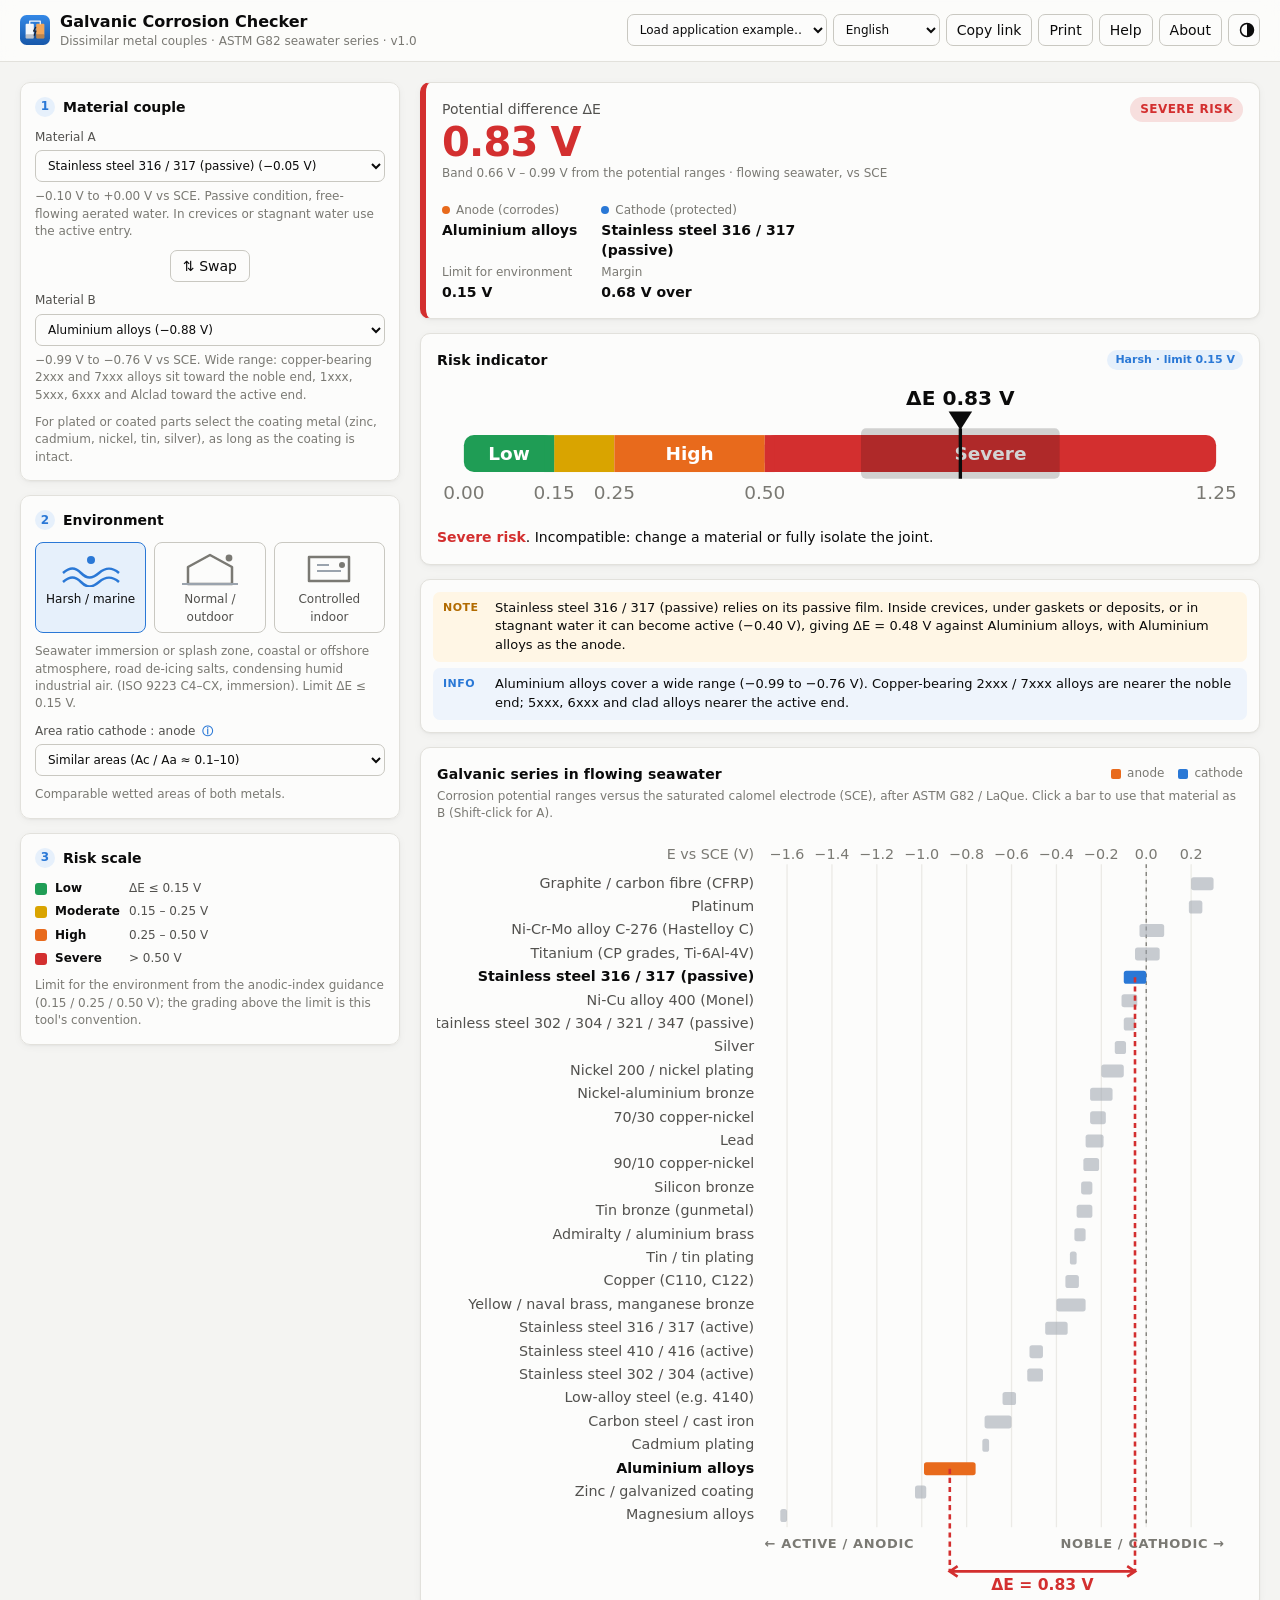
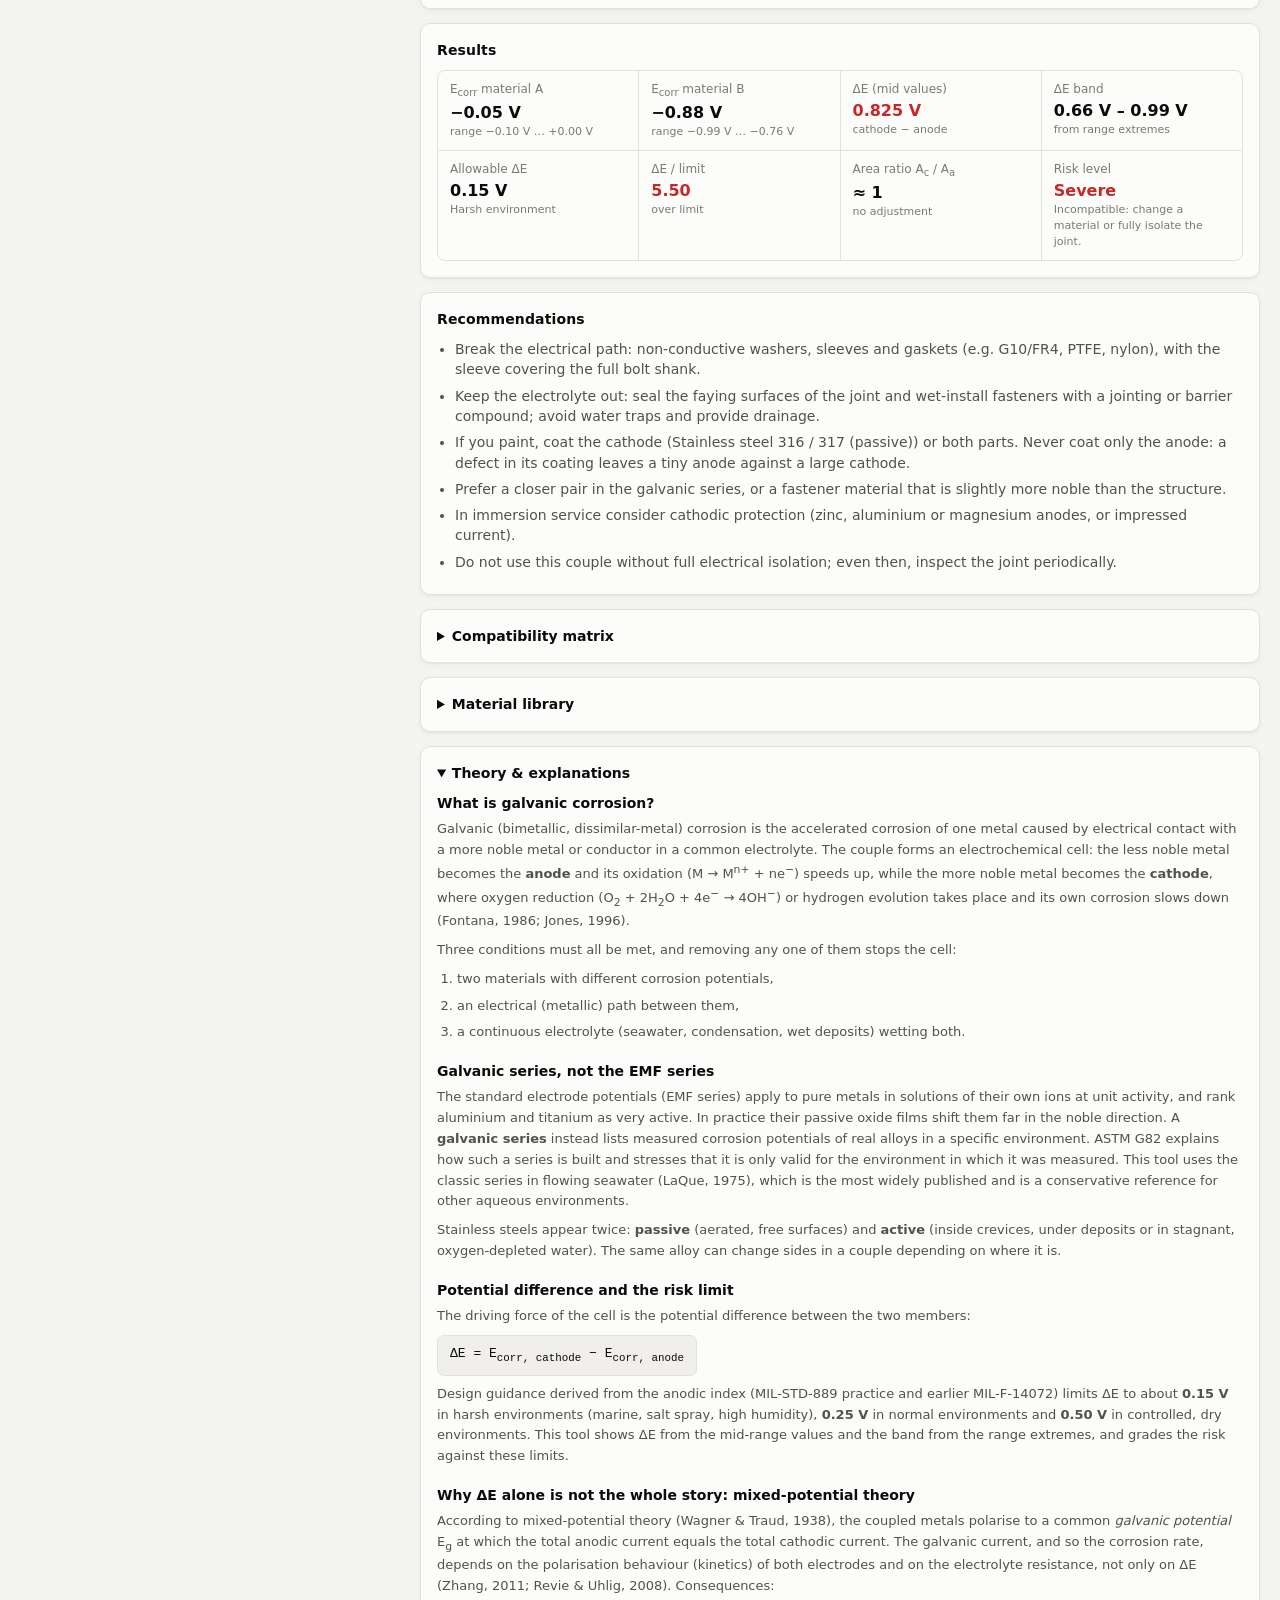
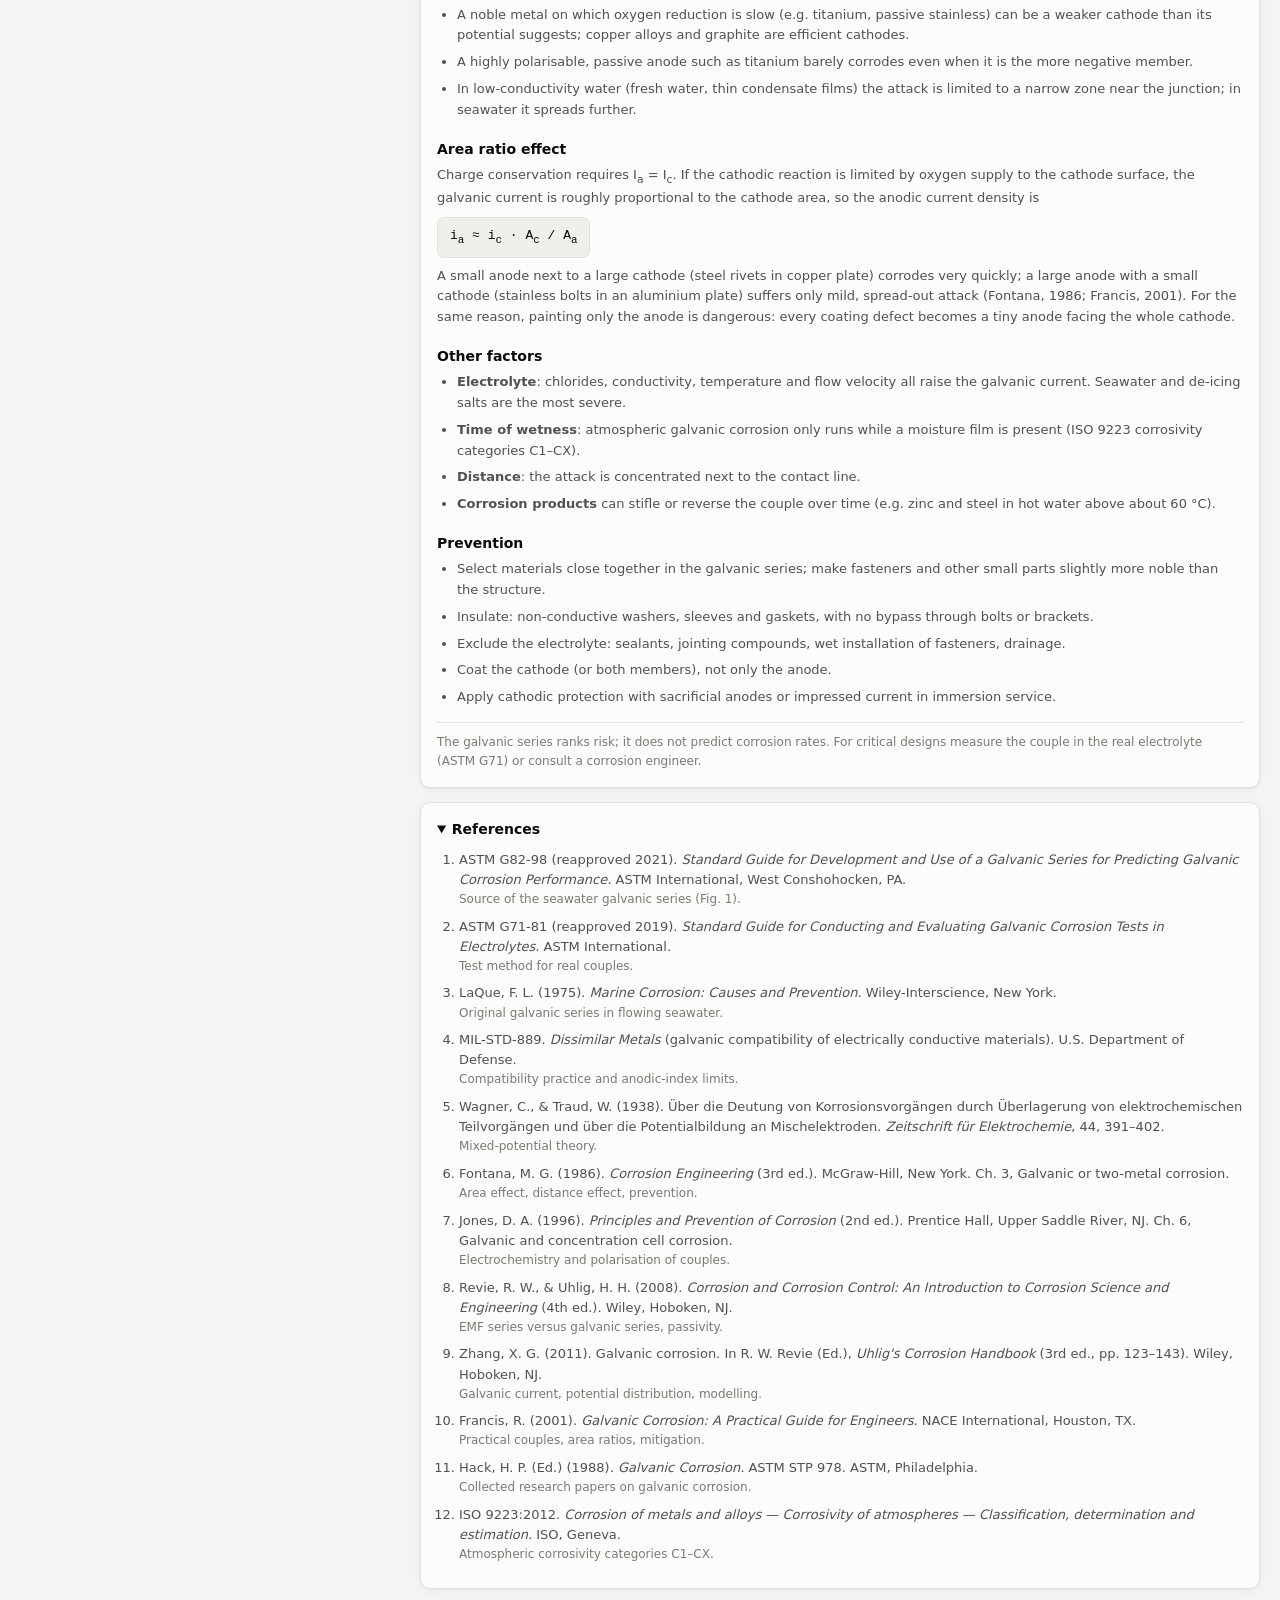
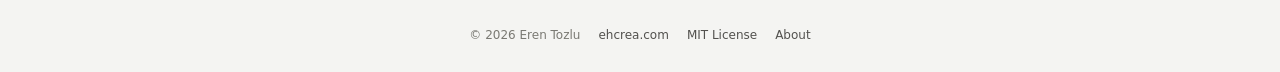
==== index.html @ 76d878e6 "Add galvanic corrosion risk checker Pick two materials and the environment to see the potential diff" ====
<!doctype html>
<html lang="en" data-page="en">
<head>
  <meta charset="utf-8">
  <meta name="viewport" content="width=device-width, initial-scale=1">
  <!-- seo: generated by tools/build-pages.js -->
  <title>Galvanic Corrosion Checker: dissimilar metal compatibility and potential difference</title>
  <meta name="description" content="Free online galvanic corrosion risk checker: pick two materials, see the potential difference in the seawater galvanic series (ASTM G82), which metal corrodes, and a colour-coded risk for marine, outdoor or indoor environments, with the area-ratio effect, mitigation advice and academic references.">
  <link rel="canonical" href="https://ehcrea.github.io/galvanic-corrosion-checker/">
  <link rel="alternate" hreflang="en" href="https://ehcrea.github.io/galvanic-corrosion-checker/">
  <link rel="alternate" hreflang="de" href="https://ehcrea.github.io/galvanic-corrosion-checker/de/">
  <link rel="alternate" hreflang="nl" href="https://ehcrea.github.io/galvanic-corrosion-checker/nl/">
  <link rel="alternate" hreflang="tr" href="https://ehcrea.github.io/galvanic-corrosion-checker/tr/">
  <link rel="alternate" hreflang="es" href="https://ehcrea.github.io/galvanic-corrosion-checker/es/">
  <link rel="alternate" hreflang="x-default" href="https://ehcrea.github.io/galvanic-corrosion-checker/">
  <meta property="og:type" content="website">
  <meta property="og:site_name" content="ehcrea">
  <meta property="og:title" content="Galvanic Corrosion Checker: dissimilar metal compatibility and potential difference">
  <meta property="og:description" content="Free online galvanic corrosion risk checker: pick two materials, see the potential difference in the seawater galvanic series (ASTM G82), which metal corrodes, and a colour-coded risk for marine, outdoor or indoor environments, with the area-ratio effect, mitigation advice and academic references.">
  <meta property="og:url" content="https://ehcrea.github.io/galvanic-corrosion-checker/">
  <meta property="og:image" content="https://ehcrea.github.io/galvanic-corrosion-checker/icons/og-image.png">
  <meta property="og:image:width" content="1200">
  <meta property="og:image:height" content="630">
  <meta property="og:image:alt" content="Galvanic Corrosion Checker: dissimilar metal compatibility and potential difference">
  <meta property="og:locale" content="en_US">
  <meta property="og:locale:alternate" content="de_DE">
  <meta property="og:locale:alternate" content="nl_NL">
  <meta property="og:locale:alternate" content="tr_TR">
  <meta property="og:locale:alternate" content="es_ES">
  <meta name="twitter:card" content="summary_large_image">
  <meta name="twitter:title" content="Galvanic Corrosion Checker: dissimilar metal compatibility and potential difference">
  <meta name="twitter:description" content="Free online galvanic corrosion risk checker: pick two materials, see the potential difference in the seawater galvanic series (ASTM G82), which metal corrodes, and a colour-coded risk for marine, outdoor or indoor environments, with the area-ratio effect, mitigation advice and academic references.">
  <meta name="twitter:image" content="https://ehcrea.github.io/galvanic-corrosion-checker/icons/og-image.png">
  <script type="application/ld+json">{"@context":"https://schema.org","@type":"WebApplication","name":"Galvanic Corrosion Checker","alternateName":"Galvanic Corrosion Checker: dissimilar metal compatibility and potential difference","url":"https://ehcrea.github.io/galvanic-corrosion-checker/","description":"Free online galvanic corrosion risk checker: pick two materials, see the potential difference in the seawater galvanic series (ASTM G82), which metal corrodes, and a colour-coded risk for marine, outdoor or indoor environments, with the area-ratio effect, mitigation advice and academic references.","applicationCategory":"EngineeringApplication","operatingSystem":"Any (web browser)","browserRequirements":"Requires JavaScript","inLanguage":["en","de","nl","tr","es"],"isAccessibleForFree":true,"offers":{"@type":"Offer","price":"0","priceCurrency":"EUR"},"license":"https://opensource.org/licenses/MIT","image":"https://ehcrea.github.io/galvanic-corrosion-checker/icons/og-image.png","author":{"@type":"Person","name":"Eren Tozlu","url":"https://erentozlu.com"},"publisher":{"@type":"Organization","name":"ehcrea","url":"https://ehcrea.com"},"codeRepository":"https://github.com/ehcrea/galvanic-corrosion-checker","featureList":["Potential difference of any two materials in the ASTM G82 seawater galvanic series","Anode / cathode identification and colour-coded galvanic corrosion risk","Harsh, normal and controlled environments with MIL-STD-889 anodic-index limits","Cathode-to-anode area ratio effect","Compatibility matrix and mitigation advice","Theory and academic references","English, German, Dutch, Turkish and Spanish"]}</script>
  <!-- /seo -->
  <link rel="icon" href="icons/favicon.svg" type="image/svg+xml">
  <link rel="icon" href="icons/favicon-32.png" sizes="32x32" type="image/png">
  <link rel="icon" href="icons/favicon-16.png" sizes="16x16" type="image/png">
  <link rel="apple-touch-icon" href="icons/apple-touch-icon.png" sizes="180x180">
  <link rel="manifest" href="manifest.webmanifest">
  <meta name="apple-mobile-web-app-capable" content="yes">
  <meta name="mobile-web-app-capable" content="yes">
  <meta name="apple-mobile-web-app-title" content="Galvanic">
  <meta name="theme-color" content="#f4f4f2" media="(prefers-color-scheme: light)">
  <meta name="theme-color" content="#111110" media="(prefers-color-scheme: dark)">
  <link rel="stylesheet" href="css/style.css?v=2">
  <script>
    // Apply the saved theme before first paint to avoid a flash.
    try { const t = localStorage.getItem('galv.theme'); if (t === 'light' || t === 'dark') document.documentElement.setAttribute('data-theme', t); } catch (e) { /* storage unavailable */ }
  </script>
</head>
<body>
  <header class="topbar">
    <div class="brand">
      <img class="logo" src="icons/favicon.svg" alt="" width="30" height="30">
      <div>
        <h1>Galvanic Corrosion Checker</h1>
        <p class="subtitle">Dissimilar metal couples · ASTM G82 seawater series · v1.0</p>
      </div>
    </div>
    <div class="toolbar">
      <label class="preset">
        <span class="sr-only">Application example</span>
        <select id="preset" aria-label="Application example">
          <option value="">Load application example…</option>
        </select>
      </label>
      <label class="lang">
        <span class="sr-only">Language</span>
        <select id="lang" aria-label="Language"></select>
      </label>
      <button type="button" class="btn" id="share" title="Copy a link containing this couple">Copy link</button>
      <button type="button" class="btn" id="print" title="Print this page">Print</button>
      <button type="button" class="btn" id="help-open" title="How to use this checker">Help</button>
      <button type="button" class="btn" id="about-open" title="About this checker">About</button>
      <button type="button" class="btn btn-icon" id="theme" title="Toggle light/dark theme" aria-label="Toggle theme">
        <svg width="16" height="16" viewBox="0 0 16 16" aria-hidden="true"><circle cx="8" cy="8" r="6.5" fill="none" stroke="currentColor" stroke-width="1.5"></circle><path d="M8 1.5a6.5 6.5 0 0 1 0 13z" fill="currentColor"></path></svg>
      </button>
    </div>
  </header>

  <main class="layout">
    <!-- ================= INPUTS ================= -->
    <form class="inputs" id="form" autocomplete="off" novalidate>
      <fieldset>
        <legend><span class="step">1</span>Material couple</legend>
        <label>Material A
          <select id="mat-a"></select>
        </label>
        <p class="hint mat-hint" id="hint-a"></p>
        <button type="button" class="btn swap" id="swap" title="Swap material A and B">⇅ Swap</button>
        <label>Material B
          <select id="mat-b"></select>
        </label>
        <p class="hint mat-hint" id="hint-b"></p>
        <p class="hint">For plated or coated parts select the coating metal (zinc, cadmium, nickel, tin, silver), as long as the coating is intact.</p>
      </fieldset>

      <fieldset>
        <legend><span class="step">2</span>Environment</legend>
        <div class="layout-picker" role="radiogroup" aria-label="Environment" id="env-picker">
          <button type="button" role="radio" data-env="harsh" aria-checked="true">
            <svg viewBox="0 0 60 36" aria-hidden="true"><path d="M2 22C9 16 14 16 20 22S31 28 38 22 51 16 58 22"/><path d="M2 31C9 25 14 25 20 31S31 37 38 31 51 25 58 31"/><circle class="ring" cx="30" cy="9" r="4"/></svg>
            <span>Harsh / marine</span>
          </button>
          <button type="button" role="radio" data-env="normal" aria-checked="false">
            <svg viewBox="0 0 60 36" aria-hidden="true"><path d="M8 33V16L30 4 52 16V33Z"/><path class="metal" d="M2 33H58"/><circle class="ring" cx="49" cy="7" r="3.4"/></svg>
            <span>Normal / outdoor</span>
          </button>
          <button type="button" role="radio" data-env="controlled" aria-checked="false">
            <svg viewBox="0 0 60 36" aria-hidden="true"><path d="M10 6H50V30H10Z"/><path class="metal" d="M18 14H30M18 20H42"/><circle class="ring" cx="43" cy="14" r="3"/></svg>
            <span>Controlled indoor</span>
          </button>
        </div>
        <p class="hint" id="env-hint"></p>
        <label><span class="lt">Area ratio cathode : anode <span class="tip" tabindex="0" title="Ratio of the wetted area of the more noble metal (cathode) to that of the less noble metal (anode). A small anode next to a large cathode corrodes much faster.">ⓘ</span></span>
          <select id="area"></select>
        </label>
        <p class="hint" id="area-hint"></p>
      </fieldset>

      <fieldset class="legend-box">
        <legend><span class="step">3</span>Risk scale</legend>
        <ul class="risk-legend" id="risk-legend"></ul>
        <p class="hint">Limit for the environment from the anodic-index guidance (0.15 / 0.25 / 0.50 V); the grading above the limit is this tool's convention.</p>
      </fieldset>
    </form>

    <!-- ================= RESULTS ================= -->
    <section class="results" aria-live="polite">
      <div class="card hero" id="hero">
        <div class="hero-main">
          <div class="hero-label">Potential difference ΔE</div>
          <div class="hero-value" id="hero-value">—</div>
          <div class="hero-sub" id="hero-sub"></div>
        </div>
        <dl class="hero-side" id="hero-side"></dl>
        <div class="status-chip" id="status-chip"></div>
      </div>

      <div class="card">
        <div class="card-head"><h2>Risk indicator</h2><span class="badge" id="env-badge"></span></div>
        <div id="meter"></div>
        <p class="risk-text" id="risk-text"></p>
      </div>

      <div class="card issues" id="issues" hidden></div>

      <div class="card">
        <div class="card-head">
          <h2>Galvanic series in flowing seawater</h2>
          <span class="legend-key"><i class="k-a"></i>anode <i class="k-c"></i>cathode</span>
        </div>
        <p class="card-note">Corrosion potential ranges versus the saturated calomel electrode (SCE), after ASTM G82 / LaQue. Click a bar to use that material as B (Shift-click for A).</p>
        <div class="series" id="series"></div>
      </div>

      <div class="card">
        <h2>Results</h2>
        <div class="metrics" id="metrics"></div>
      </div>

      <div class="card" id="advice-card">
        <h2>Recommendations</h2>
        <ul class="advice" id="advice"></ul>
      </div>

      <details class="card lib" id="lib-matrix">
        <summary>Compatibility matrix</summary>
        <p class="card-note" id="matrix-note"></p>
        <div class="table-wrap" id="matrix"></div>
      </details>

      <details class="card lib" id="lib-mat">
        <summary>Material library</summary>
        <p class="card-note">Ranges read from the ASTM G82 galvanic series chart (flowing seawater, 2.4–4.0 m/s, 10–27 °C). Click a row to use it as material B.</p>
        <div class="table-wrap lib-scroll" id="mat-table"></div>
      </details>

      <details class="card notes" id="theory" open>
        <summary>Theory &amp; explanations</summary>
        <div class="notes-body theory" data-i18n-html="theory"><!--i18n:theory--><h3>What is galvanic corrosion?</h3>
<p>Galvanic (bimetallic, dissimilar-metal) corrosion is the accelerated corrosion of one metal caused by electrical contact with a more noble metal or conductor in a common electrolyte. The couple forms an electrochemical cell: the less noble metal becomes the <b>anode</b> and its oxidation (M → M<sup>n+</sup> + ne<sup>−</sup>) speeds up, while the more noble metal becomes the <b>cathode</b>, where oxygen reduction (O<sub>2</sub> + 2H<sub>2</sub>O + 4e<sup>−</sup> → 4OH<sup>−</sup>) or hydrogen evolution takes place and its own corrosion slows down (Fontana, 1986; Jones, 1996).</p>
<p>Three conditions must all be met, and removing any one of them stops the cell:</p>
<ol>
<li>two materials with different corrosion potentials,</li>
<li>an electrical (metallic) path between them,</li>
<li>a continuous electrolyte (seawater, condensation, wet deposits) wetting both.</li>
</ol>
<h3>Galvanic series, not the EMF series</h3>
<p>The standard electrode potentials (EMF series) apply to pure metals in solutions of their own ions at unit activity, and rank aluminium and titanium as very active. In practice their passive oxide films shift them far in the noble direction. A <b>galvanic series</b> instead lists measured corrosion potentials of real alloys in a specific environment. ASTM G82 explains how such a series is built and stresses that it is only valid for the environment in which it was measured. This tool uses the classic series in flowing seawater (LaQue, 1975), which is the most widely published and is a conservative reference for other aqueous environments.</p>
<p>Stainless steels appear twice: <b>passive</b> (aerated, free surfaces) and <b>active</b> (inside crevices, under deposits or in stagnant, oxygen-depleted water). The same alloy can change sides in a couple depending on where it is.</p>
<h3>Potential difference and the risk limit</h3>
<p>The driving force of the cell is the potential difference between the two members:</p>
<p class="formula">ΔE = E<sub>corr, cathode</sub> − E<sub>corr, anode</sub></p>
<p>Design guidance derived from the anodic index (MIL-STD-889 practice and earlier MIL-F-14072) limits ΔE to about <b>0.15 V</b> in harsh environments (marine, salt spray, high humidity), <b>0.25 V</b> in normal environments and <b>0.50 V</b> in controlled, dry environments. This tool shows ΔE from the mid-range values and the band from the range extremes, and grades the risk against these limits.</p>
<h3>Why ΔE alone is not the whole story: mixed-potential theory</h3>
<p>According to mixed-potential theory (Wagner &amp; Traud, 1938), the coupled metals polarise to a common <i>galvanic potential</i> E<sub>g</sub> at which the total anodic current equals the total cathodic current. The galvanic current, and so the corrosion rate, depends on the polarisation behaviour (kinetics) of both electrodes and on the electrolyte resistance, not only on ΔE (Zhang, 2011; Revie &amp; Uhlig, 2008). Consequences:</p>
<ul>
<li>A noble metal on which oxygen reduction is slow (e.g. titanium, passive stainless) can be a weaker cathode than its potential suggests; copper alloys and graphite are efficient cathodes.</li>
<li>A highly polarisable, passive anode such as titanium barely corrodes even when it is the more negative member.</li>
<li>In low-conductivity water (fresh water, thin condensate films) the attack is limited to a narrow zone near the junction; in seawater it spreads further.</li>
</ul>
<h3>Area ratio effect</h3>
<p>Charge conservation requires I<sub>a</sub> = I<sub>c</sub>. If the cathodic reaction is limited by oxygen supply to the cathode surface, the galvanic current is roughly proportional to the cathode area, so the anodic current density is</p>
<p class="formula">i<sub>a</sub> ≈ i<sub>c</sub> · A<sub>c</sub> / A<sub>a</sub></p>
<p>A small anode next to a large cathode (steel rivets in copper plate) corrodes very quickly; a large anode with a small cathode (stainless bolts in an aluminium plate) suffers only mild, spread-out attack (Fontana, 1986; Francis, 2001). For the same reason, painting only the anode is dangerous: every coating defect becomes a tiny anode facing the whole cathode.</p>
<h3>Other factors</h3>
<ul>
<li><b>Electrolyte</b>: chlorides, conductivity, temperature and flow velocity all raise the galvanic current. Seawater and de-icing salts are the most severe.</li>
<li><b>Time of wetness</b>: atmospheric galvanic corrosion only runs while a moisture film is present (ISO 9223 corrosivity categories C1–CX).</li>
<li><b>Distance</b>: the attack is concentrated next to the contact line.</li>
<li><b>Corrosion products</b> can stifle or reverse the couple over time (e.g. zinc and steel in hot water above about 60 °C).</li>
</ul>
<h3>Prevention</h3>
<ul>
<li>Select materials close together in the galvanic series; make fasteners and other small parts slightly more noble than the structure.</li>
<li>Insulate: non-conductive washers, sleeves and gaskets, with no bypass through bolts or brackets.</li>
<li>Exclude the electrolyte: sealants, jointing compounds, wet installation of fasteners, drainage.</li>
<li>Coat the cathode (or both members), not only the anode.</li>
<li>Apply cathodic protection with sacrificial anodes or impressed current in immersion service.</li>
</ul>
<p class="about-meta">The galvanic series ranks risk; it does not predict corrosion rates. For critical designs measure the couple in the real electrolyte (ASTM G71) or consult a corrosion engineer.</p><!--/i18n:theory--></div>
      </details>

      <details class="card notes" id="refs" open>
        <summary>References</summary>
        <div class="notes-body" data-i18n-html="refs"><!--i18n:refs--><ol class="refs">
<li>ASTM G82-98 (reapproved 2021). <i>Standard Guide for Development and Use of a Galvanic Series for Predicting Galvanic Corrosion Performance.</i> ASTM International, West Conshohocken, PA. <span class="ref-use">Source of the seawater galvanic series (Fig. 1).</span></li>
<li>ASTM G71-81 (reapproved 2019). <i>Standard Guide for Conducting and Evaluating Galvanic Corrosion Tests in Electrolytes.</i> ASTM International. <span class="ref-use">Test method for real couples.</span></li>
<li>LaQue, F. L. (1975). <i>Marine Corrosion: Causes and Prevention.</i> Wiley-Interscience, New York. <span class="ref-use">Original galvanic series in flowing seawater.</span></li>
<li>MIL-STD-889. <i>Dissimilar Metals</i> (galvanic compatibility of electrically conductive materials). U.S. Department of Defense. <span class="ref-use">Compatibility practice and anodic-index limits.</span></li>
<li>Wagner, C., &amp; Traud, W. (1938). Über die Deutung von Korrosionsvorgängen durch Überlagerung von elektrochemischen Teilvorgängen und über die Potentialbildung an Mischelektroden. <i>Zeitschrift für Elektrochemie</i>, 44, 391–402. <span class="ref-use">Mixed-potential theory.</span></li>
<li>Fontana, M. G. (1986). <i>Corrosion Engineering</i> (3rd ed.). McGraw-Hill, New York. Ch. 3, Galvanic or two-metal corrosion. <span class="ref-use">Area effect, distance effect, prevention.</span></li>
<li>Jones, D. A. (1996). <i>Principles and Prevention of Corrosion</i> (2nd ed.). Prentice Hall, Upper Saddle River, NJ. Ch. 6, Galvanic and concentration cell corrosion. <span class="ref-use">Electrochemistry and polarisation of couples.</span></li>
<li>Revie, R. W., &amp; Uhlig, H. H. (2008). <i>Corrosion and Corrosion Control: An Introduction to Corrosion Science and Engineering</i> (4th ed.). Wiley, Hoboken, NJ. <span class="ref-use">EMF series versus galvanic series, passivity.</span></li>
<li>Zhang, X. G. (2011). Galvanic corrosion. In R. W. Revie (Ed.), <i>Uhlig's Corrosion Handbook</i> (3rd ed., pp. 123–143). Wiley, Hoboken, NJ. <span class="ref-use">Galvanic current, potential distribution, modelling.</span></li>
<li>Francis, R. (2001). <i>Galvanic Corrosion: A Practical Guide for Engineers.</i> NACE International, Houston, TX. <span class="ref-use">Practical couples, area ratios, mitigation.</span></li>
<li>Hack, H. P. (Ed.) (1988). <i>Galvanic Corrosion.</i> ASTM STP 978. ASTM, Philadelphia. <span class="ref-use">Collected research papers on galvanic corrosion.</span></li>
<li>ISO 9223:2012. <i>Corrosion of metals and alloys — Corrosivity of atmospheres — Classification, determination and estimation.</i> ISO, Geneva. <span class="ref-use">Atmospheric corrosivity categories C1–CX.</span></li>
</ol><!--/i18n:refs--></div>
      </details>
    </section>
  </main>

  <footer class="site-footer">
    <span>© 2026 Eren Tozlu</span>
    <a href="https://ehcrea.com" target="_blank" rel="noopener">ehcrea.com</a>
    <a href="https://github.com/ehcrea/galvanic-corrosion-checker/blob/main/LICENSE" target="_blank" rel="noopener">MIT License</a>
    <a href="#about" id="about-link">About</a>
  </footer>

  <dialog class="about" id="about" aria-labelledby="about-title">
    <form method="dialog"><button class="btn btn-icon about-close" title="Close" aria-label="Close">✕</button></form>
    <div data-i18n-html="about"><!--i18n:about--><div class="about-head"><img src="icons/favicon.svg" alt=""><div><h2 id="about-title">Galvanic Corrosion Checker</h2><p>Version 1.0 · by Eren Tozlu</p></div></div>
<p>A free, browser-based tool to check the galvanic corrosion risk of two materials in contact. Pick the materials and the environment: it shows the potential difference in the seawater galvanic series, which material corrodes, and a colour-coded risk with the effect of the area ratio, plus recommendations. All calculations run in your browser.</p>
<p>Potentials follow the galvanic series of ASTM G82 (after LaQue); the environment limits follow the anodic-index guidance used with MIL-STD-889. The Theory section and the reference list explain the method.</p>
<p>Made by Eren Tozlu. More engineering tools and projects at <a href="https://ehcrea.com" target="_blank" rel="noopener">ehcrea.com</a>.</p>
<p>Open source under the <a href="https://github.com/ehcrea/galvanic-corrosion-checker/blob/main/LICENSE" target="_blank" rel="noopener">MIT License</a>; the source code is on <a href="https://github.com/ehcrea/galvanic-corrosion-checker" target="_blank" rel="noopener">GitHub</a>.</p>
<div class="about-support"><p><strong>Found it useful?</strong> This checker is free for everyone and I keep building new engineering tools in my spare time. If it saved you from a corroded joint or helped you learn, you can support its development on Patreon. Thank you!</p><a class="btn-support" href="https://www.patreon.com/ehcrea" target="_blank" rel="noopener"><span aria-hidden="true">♥</span> Support me on Patreon</a></div>
<p class="about-meta">Results are screening guidance. Confirm critical joints by testing in the real electrolyte or with a corrosion specialist.</p><!--/i18n:about--></div>
  </dialog>

  <dialog class="about help" id="help" aria-labelledby="help-title">
    <form method="dialog"><button class="btn btn-icon about-close" title="Close" aria-label="Close">✕</button></form>
    <div data-i18n-html="help"><!--i18n:help--><h2 id="help-title">How to use the Galvanic Corrosion Checker</h2>
<p>New here? Pick an example from <b>Load application example…</b> in the toolbar, then change one input at a time.</p>
<h3>Three steps</h3>
<ol>
<li><b>Material couple</b>: choose the two materials that touch. For plated parts choose the plating metal. ⇅ swaps them.</li>
<li><b>Environment</b>: <i>Harsh</i> for marine, immersion, salt spray or de-icing salts; <i>Normal</i> for outdoor and unconditioned indoor spaces; <i>Controlled</i> for dry, air-conditioned spaces. Then the <b>area ratio</b> of the cathode (more noble metal) to the anode.</li>
<li><b>Read the result</b>: ΔE, which material corrodes, and the colour of the risk indicator.</li>
</ol>
<h3>Risk levels</h3>
<dl>
<dt class="lvl low">Low</dt><dd>ΔE within the limit for the environment. Compatible.</dd>
<dt class="lvl moderate">Moderate</dt><dd>Up to the next step of the 0.15 / 0.25 / 0.50 / 0.75 / 1.00 V ladder. Seal or isolate the joint.</dd>
<dt class="lvl high">High</dt><dd>Two steps above the limit. Avoid, or isolate and keep water out.</dd>
<dt class="lvl severe">Severe</dt><dd>More than that. Change a material or fully isolate.</dd>
</dl>
<p>The area ratio moves the level one step up (small anode, large cathode) or down (large anode, small cathode). If the more negative member is a very stable passive material (titanium, alloy C-276, platinum, graphite) it does not corrode itself, so the level is Low; it can still attack other metals.</p>
<h3>Tips</h3>
<ul>
<li>Click a bar in the galvanic series chart to pick material B, Shift-click to pick A.</li>
<li>The compatibility matrix shows every pair for the current environment and area ratio; click a cell to load it.</li>
<li><b>Copy link</b> stores the couple and environment in a link.</li>
</ul>
<p class="about-meta">The galvanic series ranks risk but does not give corrosion rates. Confirm critical joints by testing.</p><!--/i18n:help--></div>
  </dialog>

  <div class="toast" id="toast" role="status" hidden></div>

  <script src="js/i18n.js?v=2"></script>
  <script src="js/data.js?v=2"></script>
  <script src="js/calc.js?v=2"></script>
  <script src="js/app.js?v=2"></script>
</body>
</html>
---- css/style.css ----
:root {
  color-scheme: light;
  --bg: #f4f4f2;
  --surface: #fcfcfb;
  --surface-2: #f0efec;
  --border: #e2e1dc;
  --border-strong: #c9c8c1;
  --text: #0b0b0b;
  --text-2: #52514e;
  --text-3: #7a7973;
  --accent: #2a78d6;
  --accent-ink: #ffffff;
  --accent-soft: #e6f0fb;
  --metal: #d9dde3;
  --metal-edge: #9aa3ad;
  --rubber: #2b2b2a;
  --grid: #ebeae6;
  --s1: #2a78d6; --s2: #eb6834; --s3: #1baf7a; --s4: #eda100; --s5: #e87ba4;
  --cold: #2a78d6; --hot: #e34948;
  --ok: #008300; --warn: #b26b00; --err: #c62828; --info: #2a78d6;
  --warn-bg: #fff6e5; --err-bg: #fdecec; --info-bg: #eef4fc;
  --radius: 10px;
  --shadow: 0 1px 2px rgba(0,0,0,.04), 0 2px 8px rgba(0,0,0,.04);
  --mono: ui-monospace, SFMono-Regular, Menlo, Consolas, monospace;
}
@media (prefers-color-scheme: dark) {
  :root:not([data-theme="light"]) {
    color-scheme: dark;
    --bg: #111110; --surface: #1a1a19; --surface-2: #232321; --border: #2e2e2c; --border-strong: #45453f;
    --text: #f0efec; --text-2: #c3c2b7; --text-3: #8f8e86;
    --accent: #3987e5; --accent-soft: #1d2b3d;
    --metal: #3a3f46; --metal-edge: #6b7480; --rubber: #d7d6d0; --grid: #2a2a28;
    --s1: #3987e5; --s2: #d95926; --s3: #199e70; --s4: #c98500; --s5: #d55181;
    --cold: #3987e5; --hot: #e66767;
    --ok: #3fae3f; --warn: #e0a030; --err: #f07070; --info: #6aa8f0;
    --warn-bg: #2d2412; --err-bg: #331a1a; --info-bg: #17222f;
    --shadow: none;
  }
}
:root[data-theme="dark"] {
  color-scheme: dark;
  --bg: #111110; --surface: #1a1a19; --surface-2: #232321; --border: #2e2e2c; --border-strong: #45453f;
  --text: #f0efec; --text-2: #c3c2b7; --text-3: #8f8e86;
  --accent: #3987e5; --accent-soft: #1d2b3d;
  --metal: #3a3f46; --metal-edge: #6b7480; --rubber: #d7d6d0; --grid: #2a2a28;
  --s1: #3987e5; --s2: #d95926; --s3: #199e70; --s4: #c98500; --s5: #d55181;
  --cold: #3987e5; --hot: #e66767;
  --ok: #3fae3f; --warn: #e0a030; --err: #f07070; --info: #6aa8f0;
  --warn-bg: #2d2412; --err-bg: #331a1a; --info-bg: #17222f;
  --shadow: none;
}

* { box-sizing: border-box; }
html, body { margin: 0; }
body {
  background: var(--bg); color: var(--text);
  font: 14px/1.45 system-ui, -apple-system, "Segoe UI", Roboto, Helvetica, Arial, sans-serif;
  -webkit-font-smoothing: antialiased;
}
h1, h2 { margin: 0; font-weight: 600; }
h2 { font-size: 14px; letter-spacing: .01em; }
.sr-only { position: absolute; width: 1px; height: 1px; overflow: hidden; clip: rect(0 0 0 0); }

/* ---------- Top bar ---------- */
.topbar {
  position: sticky; top: 0; z-index: 10;
  display: flex; flex-wrap: wrap; gap: 12px; align-items: center; justify-content: space-between;
  padding: 10px 20px; background: color-mix(in srgb, var(--surface) 92%, transparent);
  backdrop-filter: blur(8px); border-bottom: 1px solid var(--border);
}
.brand { display: flex; align-items: center; gap: 10px; }
.logo { width: 30px; height: 30px; flex: none; }
.logo rect { fill: var(--accent); }
.logo path { stroke: var(--accent-ink); stroke-width: 2; fill: none; stroke-linecap: round; }
h1 { font-size: 16px; }
.subtitle { margin: 0; color: var(--text-3); font-size: 12px; }
.toolbar { display: flex; flex-wrap: wrap; gap: 8px; align-items: center; }

select, input[type="number"] {
  font: inherit; color: var(--text); background: var(--surface);
  border: 1px solid var(--border-strong); border-radius: 7px;
  padding: 6px 8px; width: 100%; min-width: 0; height: 32px;
}
input[type="number"] { font-variant-numeric: tabular-nums; }
select:focus-visible, input:focus-visible, button:focus-visible { outline: 2px solid var(--accent); outline-offset: 1px; }
input:invalid, input.bad { border-color: var(--err); }
.lang select { width: auto; }

.btn {
  font: inherit; font-weight: 500; height: 32px; padding: 0 12px; border-radius: 7px; cursor: pointer;
  border: 1px solid var(--border-strong); background: var(--surface); color: var(--text);
}
.btn:hover { background: var(--surface-2); }
.btn-primary { background: var(--accent); border-color: var(--accent); color: var(--accent-ink); }
.btn-primary:hover { background: var(--accent); filter: brightness(1.08); }
.btn:disabled { opacity: .6; cursor: progress; }
.btn-icon { width: 32px; padding: 0; display: inline-grid; place-items: center; }

.seg { display: inline-flex; border: 1px solid var(--border-strong); border-radius: 8px; padding: 2px; background: var(--surface-2); }
.seg button {
  font: inherit; font-weight: 500; border: 0; background: transparent; color: var(--text-2);
  padding: 4px 12px; border-radius: 6px; cursor: pointer; height: 26px;
}
.seg button[aria-checked="true"] { background: var(--surface); color: var(--text); box-shadow: 0 1px 2px rgba(0,0,0,.12); }
.seg-wide { display: flex; margin-bottom: 10px; }
.seg-wide button { flex: 1; white-space: nowrap; padding: 4px 6px; min-width: 0; overflow: hidden; text-overflow: ellipsis; }

/* ---------- Layout ---------- */
.layout {
  display: grid; grid-template-columns: minmax(300px, 380px) minmax(0, 1fr); gap: 20px;
  padding: 20px; max-width: 1440px; margin: 0 auto;
}
.inputs { display: flex; flex-direction: column; gap: 14px; }
fieldset {
  margin: 0; padding: 14px; border: 1px solid var(--border); border-radius: var(--radius);
  background: var(--surface); box-shadow: var(--shadow); display: flex; flex-direction: column; gap: 10px;
}
legend { font-weight: 600; padding: 0 6px; margin-left: -6px; display: flex; align-items: center; gap: 8px; float: left; width: 100%; margin-bottom: 2px; }
legend + * { clear: both; }
.step {
  display: inline-grid; place-items: center; width: 20px; height: 20px; border-radius: 50%;
  background: var(--accent-soft); color: var(--accent); font-size: 12px; font-weight: 700;
}
label { display: grid; grid-template-columns: auto 1fr; align-content: start; column-gap: 4px; row-gap: 4px; font-size: 12px; color: var(--text-2); font-weight: 500; }
label > input, label > select { grid-column: 1 / -1; }
label .u { color: var(--text-3); font-weight: 400; }
label.check { display: flex; flex-direction: row; align-items: center; gap: 8px; align-self: end; height: 32px; }
label.check input { width: 16px; height: 16px; accent-color: var(--accent); }
.grid2 { display: grid; grid-template-columns: 1fr 1fr; gap: 10px; }
.grid3 { display: grid; grid-template-columns: 1fr 1fr 1fr; gap: 10px; }
.hint { margin: 0; font-size: 12px; color: var(--text-3); }
.hint:empty { display: none; }
[hidden] { display: none !important; }

.layout-picker { display: grid; grid-template-columns: repeat(3, 1fr); gap: 8px; }
.layout-picker button {
  font: inherit; font-size: 12px; font-weight: 500; color: var(--text-2);
  display: flex; flex-direction: column; align-items: center; gap: 4px; padding: 8px 4px 6px;
  border: 1px solid var(--border-strong); border-radius: 8px; background: var(--surface); cursor: pointer;
}
.layout-picker svg { width: 60px; height: 36px; }
.layout-picker path { fill: none; stroke: var(--text-3); stroke-width: 2.5; stroke-linejoin: round; }
.layout-picker path.metal { stroke-width: 2; }
.layout-picker .ring { fill: var(--text-3); stroke: none; }
.layout-picker .ring-path { display: none; }
.layout-picker button[aria-checked="true"] { border-color: var(--accent); background: var(--accent-soft); color: var(--text); }
.layout-picker button[aria-checked="true"] path { stroke: var(--accent); }
.layout-picker button[aria-checked="true"] .ring { fill: var(--accent); }

/* ---------- Results ---------- */
.results { display: flex; flex-direction: column; gap: 14px; min-width: 0; }
.card {
  background: var(--surface); border: 1px solid var(--border); border-radius: var(--radius);
  padding: 16px; box-shadow: var(--shadow); min-width: 0;
}
.card > h2 { margin-bottom: 10px; }
.card-head { display: flex; justify-content: space-between; align-items: center; gap: 10px; flex-wrap: wrap; margin-bottom: 8px; }
.card-note { margin: -4px 0 10px; color: var(--text-3); font-size: 12px; }
.grid-cards { display: grid; grid-template-columns: repeat(auto-fit, minmax(320px, 1fr)); gap: 14px; }

.hero { display: flex; gap: 20px; align-items: center; justify-content: space-between; flex-wrap: wrap; }
.hero-label { color: var(--text-2); font-weight: 500; }
.hero-value { font-size: 40px; font-weight: 650; letter-spacing: -.02em; font-variant-numeric: tabular-nums; line-height: 1.15; }
.hero-sub { color: var(--text-3); font-size: 12px; }
.hero-side { display: grid; grid-template-columns: repeat(3, auto); gap: 4px 24px; margin: 0; }
.hero-side div { display: flex; flex-direction: column; }
.hero-side dt { color: var(--text-3); font-size: 12px; }
.hero-side dd { margin: 0; font-size: 18px; font-weight: 600; font-variant-numeric: tabular-nums; }
.hero.invalid .hero-value { color: var(--text-3); }

/* Source results table */
.table-wrap { overflow-x: auto; }
table.data { width: 100%; border-collapse: collapse; font-size: 13px; font-variant-numeric: tabular-nums; }
table.data th { text-align: right; font-weight: 500; color: var(--text-3); font-size: 12px; padding: 6px 8px; border-bottom: 1px solid var(--border-strong); white-space: nowrap; }
table.data td { text-align: right; padding: 7px 8px; border-bottom: 1px solid var(--border); white-space: nowrap; }
table.data th:first-child, table.data td:first-child { text-align: left; }
table.data td.strong { font-weight: 600; }
.status { font-weight: 600; }
.status.ok { color: var(--ok); }
.status.over { color: var(--err); }

.issues { display: flex; flex-direction: column; gap: 6px; padding: 12px; }
.issue { display: flex; gap: 8px; align-items: flex-start; padding: 7px 10px; border-radius: 7px; font-size: 13px; }
.issue .tag { flex: none; font-size: 11px; font-weight: 700; text-transform: uppercase; letter-spacing: .04em; padding-top: 1px; min-width: 44px; }
.issue.error { background: var(--err-bg); } .issue.error .tag { color: var(--err); }
.issue.warn { background: var(--warn-bg); } .issue.warn .tag { color: var(--warn); }
.issue.info { background: var(--info-bg); } .issue.info .tag { color: var(--info); }

.section-wrap { margin-top: 10px; border-top: 1px solid var(--border); padding-top: 8px; }
.section-title { font-size: 12px; color: var(--text-3); margin-bottom: 4px; }
.section svg { max-height: 150px; }
.temp-legend { display: flex; align-items: center; gap: 8px; font-size: 12px; color: var(--text-2); font-variant-numeric: tabular-nums; }
.map-wrap { position: relative; }
.map-wrap svg { display: block; width: 100%; height: auto; max-height: 460px; }
.temp-legend .ramp { width: 120px; height: 8px; border-radius: 4px; background: linear-gradient(90deg, var(--cold), var(--hot)); }

.metrics { display: grid; grid-template-columns: repeat(auto-fill, minmax(170px, 1fr)); gap: 1px; background: var(--border); border: 1px solid var(--border); border-radius: 8px; overflow: hidden; }
.metric { background: var(--surface); padding: 10px 12px; }
.metric .k { font-size: 12px; color: var(--text-3); }
.metric .v { font-size: 16px; font-weight: 600; font-variant-numeric: tabular-nums; }
.metric .s { font-size: 11px; color: var(--text-3); }

.notes summary { cursor: pointer; font-weight: 600; }
.notes-body { color: var(--text-2); font-size: 13px; }
.notes-body ul { padding-left: 18px; }
.notes-body li { margin-bottom: 6px; }

.toast {
  position: fixed; bottom: 20px; left: 50%; transform: translateX(-50%);
  background: var(--text); color: var(--bg); padding: 8px 14px; border-radius: 8px; font-size: 13px; z-index: 20;
}

@media (max-width: 1000px) {
  .layout { grid-template-columns: 1fr; padding: 16px; }
  .inputs { order: 0; }
}
@media (max-width: 640px) {
  .grid4 { grid-template-columns: 1fr 1fr; }
  .topbar { padding: 10px 16px; position: static; }
  .grid-cards { grid-template-columns: 1fr; }
  .hero-value { font-size: 32px; }
  .hero-side { grid-template-columns: repeat(2, auto); }
  .grid3 { grid-template-columns: 1fr 1fr; }
  .toolbar { width: 100%; }
}

@media print {
  .topbar .toolbar, .toast, .site-footer, .about, .lib-tools, #suggest, #apply-rec, .tip { display: none; }
  .topbar { position: static; }
  body { background: #fff; }
  .layout { grid-template-columns: 300px 1fr; padding: 0; gap: 12px; }
  .card, fieldset { box-shadow: none; break-inside: avoid; }
  .notes { display: block; }
  .notes[open] summary ~ *, .notes summary ~ * { display: block; }
}
/* Footer and About dialog */
.site-footer { display: flex; flex-wrap: wrap; justify-content: center; gap: 6px 18px; padding: 18px 16px 28px; color: var(--text-3); font-size: 12px; }
.site-footer a { color: var(--text-2); text-decoration: none; }
.site-footer a:hover { color: var(--accent); text-decoration: underline; }
.about { width: min(520px, calc(100vw - 32px)); padding: 22px 24px 18px; border: 1px solid var(--border); border-radius: var(--radius); background: var(--surface); color: var(--text); box-shadow: 0 20px 60px rgba(0, 0, 0, 0.25); }
.about::backdrop { background: rgba(0, 0, 0, 0.4); }
.about-close { position: absolute; top: 12px; right: 12px; }
.about-head { display: flex; align-items: center; gap: 12px; margin-bottom: 12px; padding-right: 36px; }
.about-head img { width: 44px; height: 44px; border-radius: 10px; }
.about h2 { margin: 0; font-size: 18px; }
.about-head p { margin: 2px 0 0; color: var(--text-3); font-size: 12px; }
.about p { line-height: 1.55; margin: 0 0 10px; }
.about a { color: var(--accent); }
.about-support { margin: 14px 0 0; padding: 12px 14px; border: 1px solid var(--border); border-radius: var(--radius); background: var(--accent-soft); }
.about-support p { margin: 0 0 10px; }
.about a.btn-support { display: inline-flex; align-items: center; gap: 6px; padding: 7px 14px; border-radius: 999px; background: #ff424d; color: #fff; font-weight: 600; font-size: 13px; text-decoration: none; }
.about a.btn-support:hover { background: #e63a44; }
.about .about-meta { margin: 14px 0 0; padding-top: 10px; border-top: 1px solid var(--border); color: var(--text-3); font-size: 12px; }

/* ---------- O-ring designer additions ---------- */
.mini-label { font-size: 12px; color: var(--text-2); font-weight: 500; margin-bottom: 4px; }
.grid2 > div > .seg-wide { margin-bottom: 0; }
fieldset > .btn { align-self: flex-start; }
input[type="number"]:disabled { color: var(--text-2); background: var(--surface-2); }
details.sub { border-top: 1px solid var(--border); padding-top: 8px; display: flex; flex-direction: column; gap: 10px; }
details.sub summary { cursor: pointer; font-size: 12px; font-weight: 600; color: var(--text-2); }
details.sub[open] { gap: 10px; }
details.sub > * + * { margin-top: 10px; }
label.check { height: auto; font-weight: 500; }

.hero { position: relative; }
.status-chip { position: absolute; top: 14px; right: 16px; font-size: 11px; font-weight: 700; text-transform: uppercase; letter-spacing: .04em; padding: 3px 8px; border-radius: 99px; }
.status-chip.ok { color: var(--ok); background: color-mix(in srgb, var(--ok) 12%, transparent); }
.status-chip.warn { color: var(--warn); background: var(--warn-bg); }
.status-chip.error { color: var(--err); background: var(--err-bg); }
.hero-main { padding-right: 70px; }
.hero-value.ok { color: var(--text); }
.hero-value.warn { color: var(--warn); }
.hero-value.error { color: var(--err); }

.drawing { display: flex; justify-content: center; }
.drawing svg { display: block; width: 100%; height: auto; max-height: 340px; }
.legend-key { font-size: 12px; color: var(--text-3); display: inline-flex; align-items: center; gap: 6px; }
.legend-key .k-free { width: 14px; height: 0; border-top: 1.5px dashed var(--text-3); }
svg .metal { fill: var(--metal); stroke: var(--metal-edge); stroke-width: 1; }
svg .hatch line { stroke: var(--metal-edge); stroke-width: .8; }
svg .oring { fill: var(--rubber); }
svg .oring-free { fill: none; stroke: var(--text-3); stroke-width: 1.2; stroke-dasharray: 4 3; }
svg .oring-line { fill: none; stroke: var(--rubber); }
svg .wall { fill: none; stroke: var(--metal-edge); stroke-width: 1.5; }
svg .groove-fill { fill: var(--accent-soft); stroke: none; }
svg .dim { stroke: var(--text-3); stroke-width: 1; fill: none; }
svg .dim-text { fill: var(--text-2); font-size: 12px; font-variant-numeric: tabular-nums; }
svg .dim-text.strong { fill: var(--text); font-weight: 600; }
svg .axis { stroke: var(--text-3); stroke-width: 1; stroke-dasharray: 10 3 2 3; }
svg .press { stroke: var(--hot); stroke-width: 2; fill: none; }
svg .press-head { fill: var(--hot); }
svg .press-text { fill: var(--hot); font-size: 11px; font-weight: 700; }
svg .gap-hl { fill: var(--hot); opacity: .35; }

.badge { font-size: 11px; font-weight: 600; color: var(--accent); background: var(--accent-soft); border-radius: 99px; padding: 2px 8px; }
table.data td.hl, table.data tr.hl td { background: var(--accent-soft); }
table.data tr.click { cursor: pointer; }
table.data tr.click:hover td { background: var(--surface-2); }
table.data td.left, table.data th.left { text-align: left; }
table.data td.wrap { white-space: normal; text-align: left; min-width: 180px; color: var(--text-2); font-size: 12px; }
.lib summary { cursor: pointer; font-weight: 600; }
.lib[open] summary { margin-bottom: 10px; }
.lib-tools { display: flex; gap: 8px; margin-bottom: 8px; flex-wrap: wrap; }
.lib-tools select { width: auto; }
.lib-tools input[type="search"] { font: inherit; color: var(--text); background: var(--surface); border: 1px solid var(--border-strong); border-radius: 7px; padding: 6px 8px; height: 32px; flex: 1; min-width: 160px; }
.lib-scroll { max-height: 420px; overflow-y: auto; }
.lib-scroll thead th { position: sticky; top: 0; background: var(--surface); }

.metric.warn .v { color: var(--warn); }
.metric.error .v { color: var(--err); }

.converter { width: min(560px, calc(100vw - 32px)); }
.converter h2 { margin-bottom: 12px; padding-right: 40px; }
.conv-tabs { flex-wrap: wrap; }
.conv-tabs button { flex: 1 0 auto; }
.conv-grid { display: grid; grid-template-columns: repeat(auto-fill, minmax(150px, 1fr)); gap: 10px; margin-top: 10px; }
.conv-grid label { grid-template-columns: 1fr; }

@media (max-width: 640px) {
  .status-chip { position: static; }
  .hero-main { padding-right: 0; }
  .layout-picker button span { font-size: 11px; }
}
@media print {
  .lib:not([open]) { display: none; }
}

/* Five seal types, tooltips, help */
.layout-picker.five { grid-template-columns: repeat(5, 1fr); gap: 6px; }
.layout-picker.five button { padding: 6px 2px 5px; font-size: 11px; }
.layout-picker.five svg { width: 46px; height: 28px; }
.lt { display: inline-flex; align-items: center; gap: 4px; }
.tip { display: inline-grid; place-items: center; width: 15px; height: 15px; border-radius: 50%; font-size: 11px; line-height: 1; color: var(--accent); cursor: help; font-weight: 600; }
.tip:hover, .tip:focus-visible { background: var(--accent-soft); outline: none; }
.help { width: min(680px, calc(100vw - 32px)); max-height: calc(100vh - 48px); overflow-y: auto; }
.help h3 { font-size: 14px; margin: 16px 0 6px; }
.help ol, .help ul { padding-left: 20px; margin: 0 0 10px; line-height: 1.55; }
.help li { margin-bottom: 4px; }
.help dl { display: grid; grid-template-columns: max-content 1fr; gap: 4px 14px; margin: 0 0 10px; }
.help dt { font-weight: 600; }
.help dd { margin: 0; color: var(--text-2); }
.help svg { display: block; width: 100%; max-width: 420px; height: auto; margin: 6px auto 4px; }
.help svg .metal { fill: var(--metal); stroke: var(--metal-edge); }
.help svg .oring { fill: var(--rubber); }
.help svg .dim { stroke: var(--text-3); fill: none; }
.help svg text { fill: var(--text-2); font-size: 12px; font-weight: 600; }
.toast { max-width: min(520px, calc(100vw - 32px)); text-align: center; }
@media (max-width: 640px) {
  .help dl { grid-template-columns: 1fr; }
  .help dd { margin-bottom: 6px; }
}
.preset select { width: auto; max-width: 200px; }
.toolbar { gap: 6px; }
.toolbar .btn { padding: 0 10px; }
@media (max-width: 640px) { .preset, .preset select { width: 100%; max-width: 100%; } }

/* ---------- Galvanic corrosion checker ---------- */
:root { --r-low: #1f9d55; --r-mod: #d9a400; --r-high: #e86a1c; --r-sev: #d32f2f; --anode: #e86a1c; --cathode: #2a78d6; }
:root[data-theme="dark"] { --r-low: #3fb46e; --r-mod: #e6b730; --r-high: #f0843d; --r-sev: #f06060; --anode: #f0843d; --cathode: #3987e5; }
@media (prefers-color-scheme: dark) { :root:not([data-theme="light"]) { --r-low: #3fb46e; --r-mod: #e6b730; --r-high: #f0843d; --r-sev: #f06060; --anode: #f0843d; --cathode: #3987e5; } }
.low { --lvl: var(--r-low); } .moderate { --lvl: var(--r-mod); } .high { --lvl: var(--r-high); } .severe { --lvl: var(--r-sev); }

.swap { align-self: center !important; }
.mat-hint { margin-top: -4px; }
.hero { border-left: 6px solid var(--lvl, var(--border)); }
.hero-value { color: var(--lvl, var(--text)); }
.status-chip { color: var(--lvl); background: color-mix(in srgb, var(--lvl) 14%, transparent); font-size: 12px; padding: 4px 10px; }
.hero-side { grid-template-columns: repeat(2, minmax(0, auto)); }
.hero-side dd { font-size: 14px; max-width: 260px; }
.hero-side .role-a dt::before, .hero-side .role-c dt::before { content: ""; display: inline-block; width: 8px; height: 8px; border-radius: 50%; margin-right: 6px; }
.hero-side .role-a dt::before { background: var(--anode); }
.hero-side .role-c dt::before { background: var(--cathode); }

.meter svg { display: block; width: 100%; height: auto; }
.meter .seg-low { fill: var(--r-low); } .meter .seg-moderate { fill: var(--r-mod); } .meter .seg-high { fill: var(--r-high); } .meter .seg-severe { fill: var(--r-sev); }
.meter .tick { fill: var(--text-3); font-size: 11px; font-variant-numeric: tabular-nums; }
.meter .seg-label { fill: #fff; font-size: 11px; font-weight: 700; }
.meter .marker { fill: var(--text); }
.meter .marker-text { fill: var(--text); font-size: 12px; font-weight: 700; font-variant-numeric: tabular-nums; }
.meter .band { fill: var(--text); opacity: .18; }
.risk-text { margin: 8px 0 0; font-weight: 500; }
.risk-text b { color: var(--lvl); }

.risk-legend { list-style: none; margin: 0; padding: 0; display: grid; gap: 6px; font-size: 12px; color: var(--text-2); }
.risk-legend li { display: flex; gap: 8px; align-items: center; }
.risk-legend i, .dot { width: 12px; height: 12px; border-radius: 3px; background: var(--lvl); flex: none; display: inline-block; }
.risk-legend b { color: var(--text); min-width: 66px; }

.legend-key i { width: 10px; height: 10px; border-radius: 2px; display: inline-block; }
.legend-key .k-a { background: var(--anode); } .legend-key .k-c { background: var(--cathode); margin-left: 8px; }
.series svg { display: block; width: 100%; height: auto; }
.series .row { cursor: pointer; }
.series .row:hover .bg { fill: var(--surface-2); }
.series .bg { fill: transparent; }
.series .bar { fill: var(--metal-edge); opacity: .55; }
.series .row.anode .bar { fill: var(--anode); opacity: 1; }
.series .row.cathode .bar { fill: var(--cathode); opacity: 1; }
.series .name { fill: var(--text-2); font-size: 11px; }
.series .row.anode .name, .series .row.cathode .name { fill: var(--text); font-weight: 700; }
.series .grid { stroke: var(--grid); stroke-width: 1; }
.series .zero { stroke: var(--text-3); stroke-width: 1; stroke-dasharray: 3 3; }
.series .tick { fill: var(--text-3); font-size: 11px; font-variant-numeric: tabular-nums; }
.series .axis-title { fill: var(--text-3); font-size: 11px; }
.series .grp { fill: var(--text-3); font-size: 10px; font-weight: 700; text-transform: uppercase; letter-spacing: .05em; }
.series .de { stroke: var(--lvl, var(--text)); stroke-width: 2; fill: none; }
.series .de-text { fill: var(--lvl, var(--text)); font-size: 12px; font-weight: 700; }
.series .end-label { fill: var(--text-3); font-size: 10px; font-weight: 700; letter-spacing: .05em; }

.advice { margin: 0; padding-left: 18px; color: var(--text-2); }
.advice li { margin-bottom: 6px; }

table.matrix { border-collapse: separate; border-spacing: 2px; font-size: 11px; }
table.matrix th { font-weight: 500; color: var(--text-3); white-space: nowrap; }
table.matrix thead th { writing-mode: vertical-rl; transform: rotate(180deg); text-align: left; padding: 4px 0; height: 250px; vertical-align: bottom; }
table.matrix tbody th { text-align: right; padding-right: 6px; }
table.matrix td { width: 18px; height: 18px; min-width: 18px; border-radius: 3px; background: var(--lvl); cursor: pointer; padding: 0; }
table.matrix td:hover { outline: 2px solid var(--text); }
table.matrix td.sel { outline: 2px solid var(--text); outline-offset: 1px; }
table.matrix tr.sel th, table.matrix th.sel { color: var(--text); font-weight: 700; }

.theory h3 { font-size: 14px; color: var(--text); margin: 18px 0 6px; }
.theory h3:first-child { margin-top: 10px; }
.theory p { margin: 0 0 8px; line-height: 1.6; }
.theory ol, .theory ul { padding-left: 20px; margin: 0 0 8px; line-height: 1.6; }
.formula { font-family: var(--mono); background: var(--surface-2); border: 1px solid var(--border); border-radius: 7px; padding: 8px 12px; display: inline-block; color: var(--text); }
.refs { padding-left: 22px; margin: 10px 0 0; line-height: 1.55; }
.refs li { margin-bottom: 8px; }
.ref-use { display: block; color: var(--text-3); font-size: 12px; }
.help dt.lvl { color: var(--lvl); }
.notes-body .about-meta { margin: 14px 0 0; padding-top: 10px; border-top: 1px solid var(--border); color: var(--text-3); font-size: 12px; }
@media print { .notes[open] .theory, .refs { display: block; } }
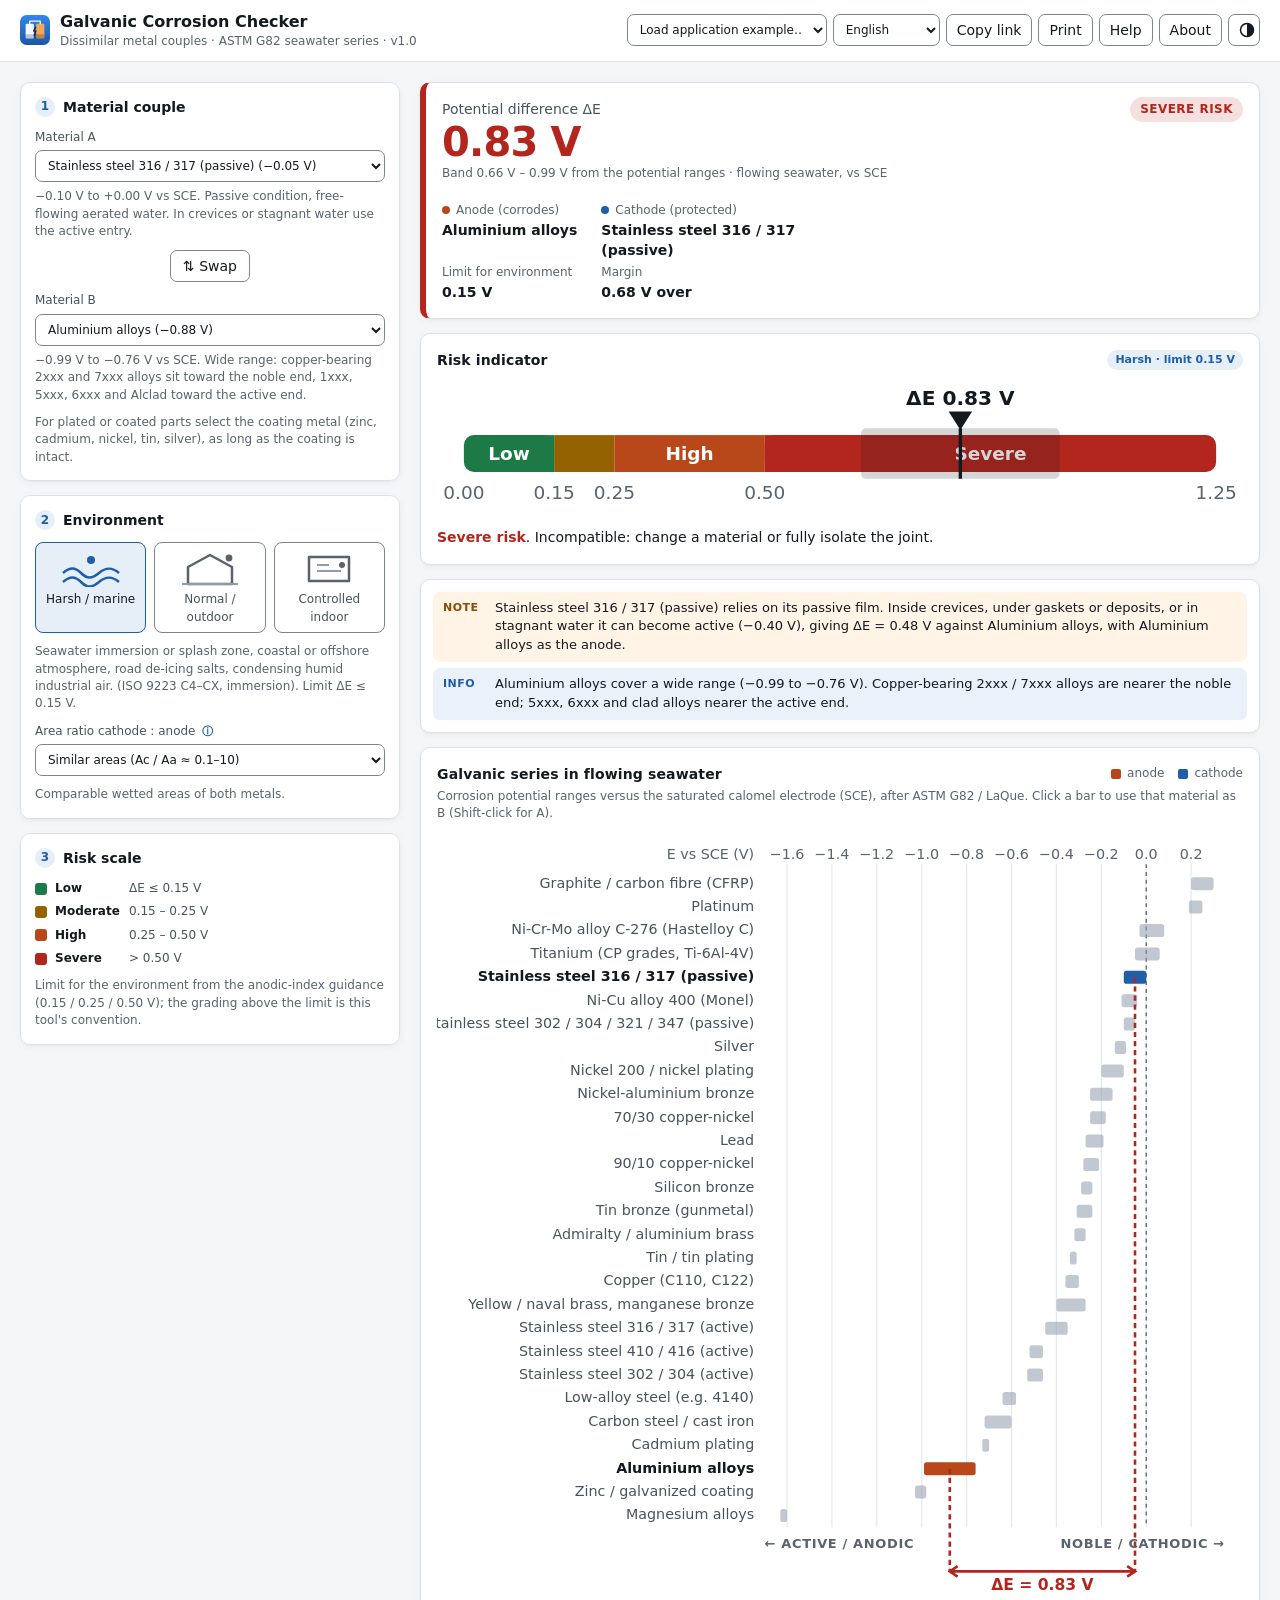
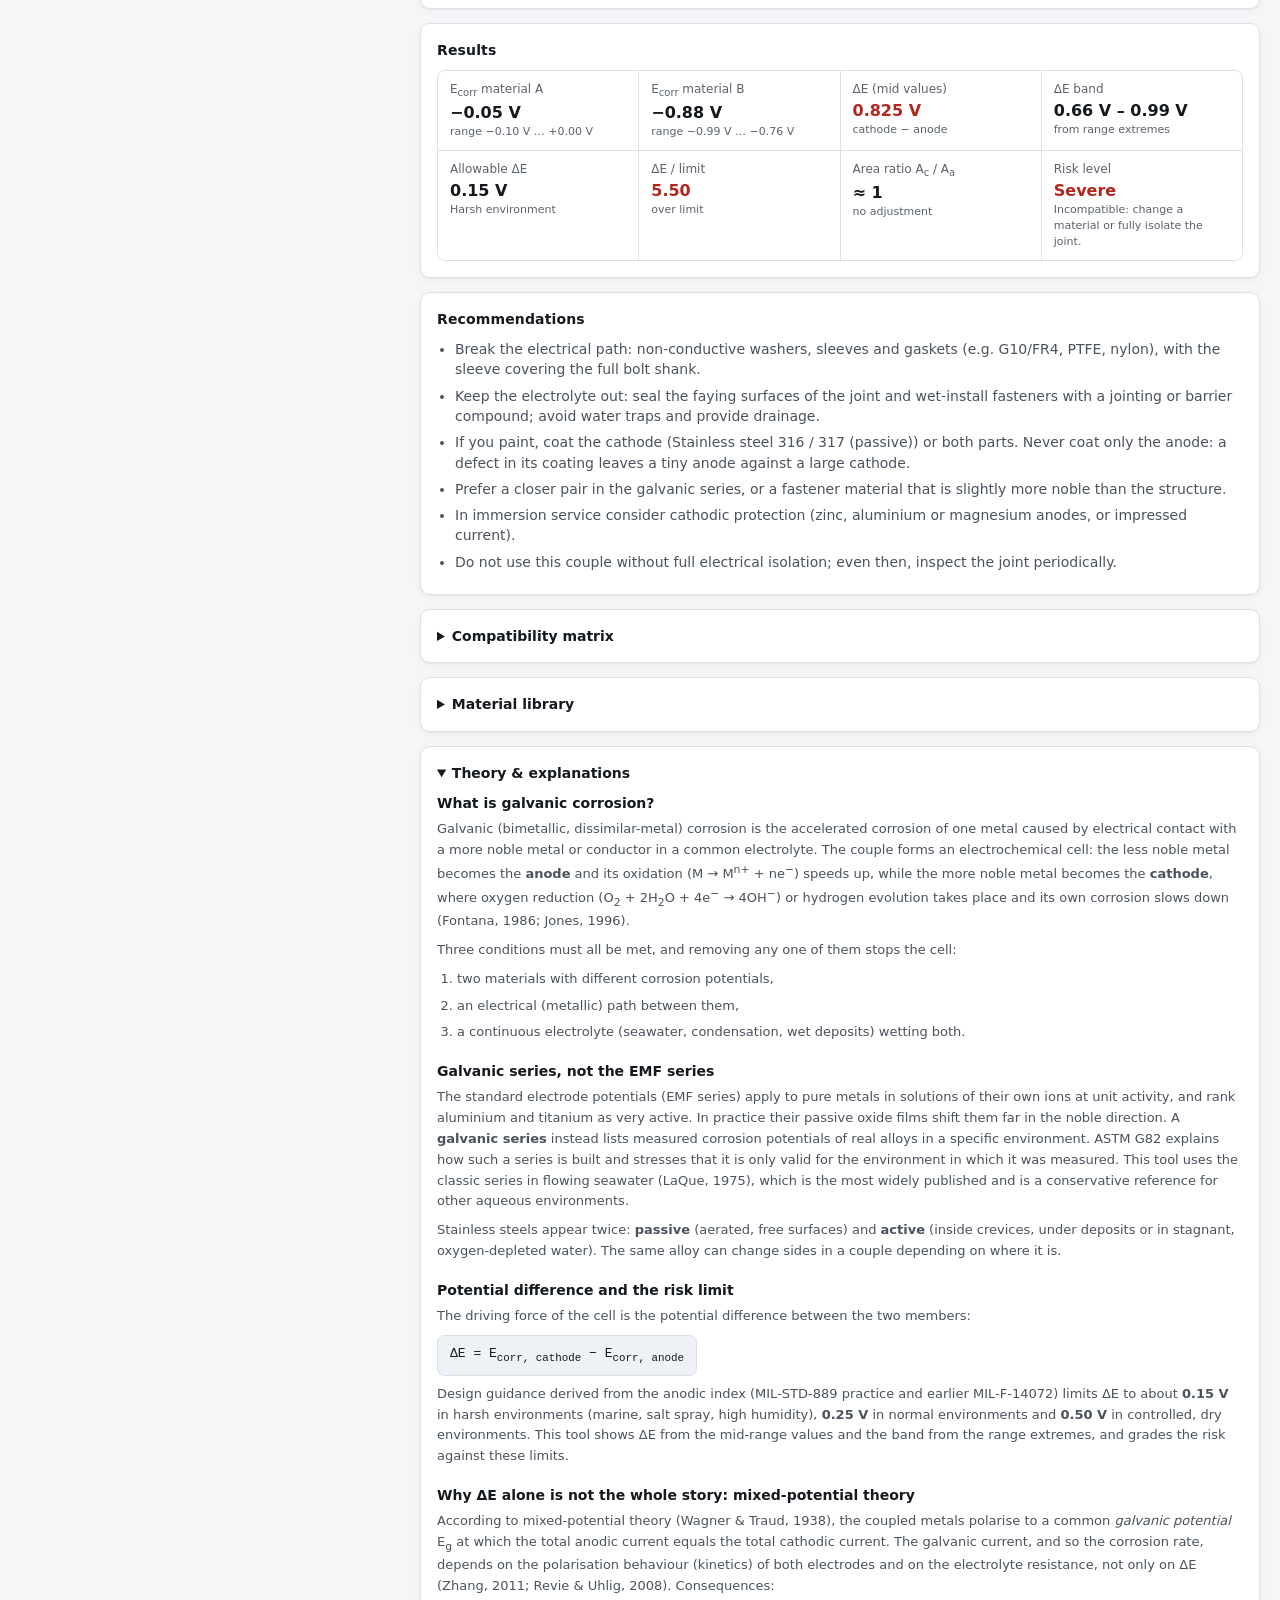
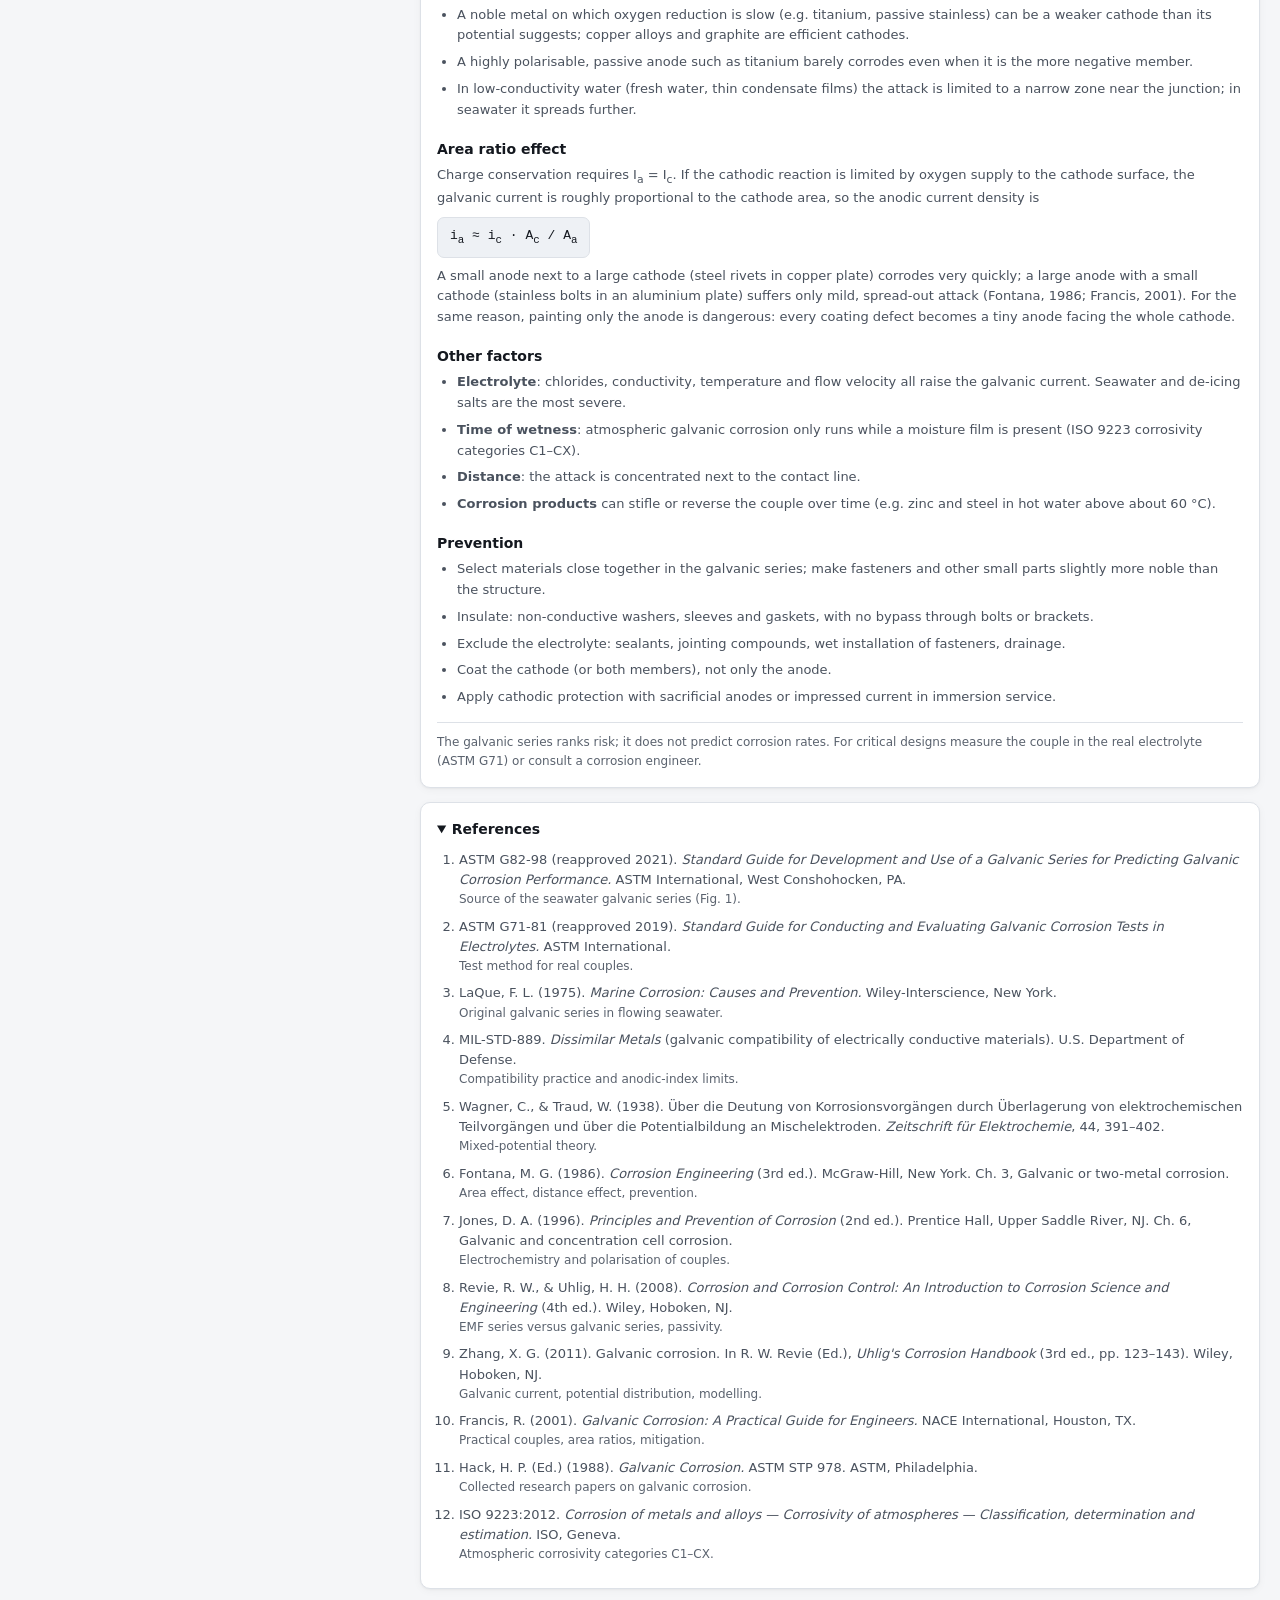
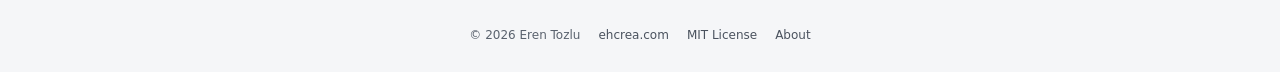
==== commit 4533c64e: "Use the shared calculators colour palette in light and dark mode All ehcrea calculators now share on" ====
--- a/index.html
+++ b/index.html
@@ -41,12 +41,12 @@
   <meta name="apple-mobile-web-app-capable" content="yes">
   <meta name="mobile-web-app-capable" content="yes">
   <meta name="apple-mobile-web-app-title" content="Galvanic">
-  <meta name="theme-color" content="#f4f4f2" media="(prefers-color-scheme: light)">
-  <meta name="theme-color" content="#111110" media="(prefers-color-scheme: dark)">
+  <meta name="theme-color" content="#f5f6f8" media="(prefers-color-scheme: light)">
+  <meta name="theme-color" content="#0f1216" media="(prefers-color-scheme: dark)">
   <link rel="stylesheet" href="css/style.css?v=2">
   <script>
     // Apply the saved theme before first paint to avoid a flash.
-    try { const t = localStorage.getItem('galv.theme'); if (t === 'light' || t === 'dark') document.documentElement.setAttribute('data-theme', t); } catch (e) { /* storage unavailable */ }
+    try { const t = (localStorage.getItem('ehcrea.theme') || localStorage.getItem('galv.theme')); if (t === 'light' || t === 'dark') document.documentElement.setAttribute('data-theme', t); } catch (e) { /* storage unavailable */ }
   </script>
 </head>
 <body>
--- a/css/style.css
+++ b/css/style.css
@@ -1,24 +1,24 @@
 :root {
   color-scheme: light;
-  --bg: #f4f4f2;
-  --surface: #fcfcfb;
-  --surface-2: #f0efec;
-  --border: #e2e1dc;
-  --border-strong: #c9c8c1;
-  --text: #0b0b0b;
-  --text-2: #52514e;
-  --text-3: #7a7973;
-  --accent: #2a78d6;
+  --bg: #f5f6f8;
+  --surface: #ffffff;
+  --surface-2: #eef1f5;
+  --border: #dde1e7;
+  --border-strong: #7d8592;
+  --text: #14181f;
+  --text-2: #4a525e;
+  --text-3: #5a626e;
+  --accent: #1f5ea8;
   --accent-ink: #ffffff;
-  --accent-soft: #e6f0fb;
-  --metal: #d9dde3;
-  --metal-edge: #9aa3ad;
-  --rubber: #2b2b2a;
-  --grid: #ebeae6;
-  --s1: #2a78d6; --s2: #eb6834; --s3: #1baf7a; --s4: #eda100; --s5: #e87ba4;
-  --cold: #2a78d6; --hot: #e34948;
-  --ok: #008300; --warn: #b26b00; --err: #c62828; --info: #2a78d6;
-  --warn-bg: #fff6e5; --err-bg: #fdecec; --info-bg: #eef4fc;
+  --accent-soft: #e6eef8;
+  --metal: #dfe6ef;
+  --metal-edge: #8f9bab;
+  --rubber: #262b33;
+  --grid: #e6e9ee;
+  --s1: #1f5ea8; --s2: #c8501c; --s3: #117a52; --s4: #946200; --s5: #c2457a;
+  --cold: #1f5ea8; --hot: #c8372f;
+  --ok: #1d7a46; --warn: #8a4b00; --err: #b3261e; --info: #1f5ea8;
+  --warn-bg: #fff4e5; --err-bg: #fdecec; --info-bg: #eaf1fa;
   --radius: 10px;
   --shadow: 0 1px 2px rgba(0,0,0,.04), 0 2px 8px rgba(0,0,0,.04);
   --mono: ui-monospace, SFMono-Regular, Menlo, Consolas, monospace;
@@ -26,27 +26,27 @@
 @media (prefers-color-scheme: dark) {
   :root:not([data-theme="light"]) {
     color-scheme: dark;
-    --bg: #111110; --surface: #1a1a19; --surface-2: #232321; --border: #2e2e2c; --border-strong: #45453f;
-    --text: #f0efec; --text-2: #c3c2b7; --text-3: #8f8e86;
-    --accent: #3987e5; --accent-soft: #1d2b3d;
-    --metal: #3a3f46; --metal-edge: #6b7480; --rubber: #d7d6d0; --grid: #2a2a28;
-    --s1: #3987e5; --s2: #d95926; --s3: #199e70; --s4: #c98500; --s5: #d55181;
-    --cold: #3987e5; --hot: #e66767;
-    --ok: #3fae3f; --warn: #e0a030; --err: #f07070; --info: #6aa8f0;
-    --warn-bg: #2d2412; --err-bg: #331a1a; --info-bg: #17222f;
+    --bg: #0f1216; --surface: #171b21; --surface-2: #1f252d; --border: #2b323c; --border-strong: #6b7482;
+    --text: #e7eaef; --text-2: #b4bcc7; --text-3: #9aa3af;
+    --accent: #6aa5ec; --accent-ink: #0b1018; --accent-soft: #1b2a3d;
+    --metal: #2a3542; --metal-edge: #6b7a8c; --rubber: #d5dae1; --grid: #262c35;
+    --s1: #6aa5ec; --s2: #f08a4b; --s3: #3fbf8a; --s4: #e0a030; --s5: #e87ba4;
+    --cold: #6aa5ec; --hot: #f07070;
+    --ok: #5cc98c; --warn: #f3c27a; --err: #ff8a80; --info: #6aa5ec;
+    --warn-bg: #2e2312; --err-bg: #331a1a; --info-bg: #17222f;
     --shadow: none;
   }
 }
 :root[data-theme="dark"] {
   color-scheme: dark;
-  --bg: #111110; --surface: #1a1a19; --surface-2: #232321; --border: #2e2e2c; --border-strong: #45453f;
-  --text: #f0efec; --text-2: #c3c2b7; --text-3: #8f8e86;
-  --accent: #3987e5; --accent-soft: #1d2b3d;
-  --metal: #3a3f46; --metal-edge: #6b7480; --rubber: #d7d6d0; --grid: #2a2a28;
-  --s1: #3987e5; --s2: #d95926; --s3: #199e70; --s4: #c98500; --s5: #d55181;
-  --cold: #3987e5; --hot: #e66767;
-  --ok: #3fae3f; --warn: #e0a030; --err: #f07070; --info: #6aa8f0;
-  --warn-bg: #2d2412; --err-bg: #331a1a; --info-bg: #17222f;
+  --bg: #0f1216; --surface: #171b21; --surface-2: #1f252d; --border: #2b323c; --border-strong: #6b7482;
+  --text: #e7eaef; --text-2: #b4bcc7; --text-3: #9aa3af;
+  --accent: #6aa5ec; --accent-ink: #0b1018; --accent-soft: #1b2a3d;
+  --metal: #2a3542; --metal-edge: #6b7a8c; --rubber: #d5dae1; --grid: #262c35;
+  --s1: #6aa5ec; --s2: #f08a4b; --s3: #3fbf8a; --s4: #e0a030; --s5: #e87ba4;
+  --cold: #6aa5ec; --hot: #f07070;
+  --ok: #5cc98c; --warn: #f3c27a; --err: #ff8a80; --info: #6aa5ec;
+  --warn-bg: #2e2312; --err-bg: #331a1a; --info-bg: #17222f;
   --shadow: none;
 }
 
@@ -248,8 +248,8 @@
 .about a { color: var(--accent); }
 .about-support { margin: 14px 0 0; padding: 12px 14px; border: 1px solid var(--border); border-radius: var(--radius); background: var(--accent-soft); }
 .about-support p { margin: 0 0 10px; }
-.about a.btn-support { display: inline-flex; align-items: center; gap: 6px; padding: 7px 14px; border-radius: 999px; background: #ff424d; color: #fff; font-weight: 600; font-size: 13px; text-decoration: none; }
-.about a.btn-support:hover { background: #e63a44; }
+.about a.btn-support { display: inline-flex; align-items: center; gap: 6px; padding: 7px 14px; border-radius: 999px; background: #d6303a; color: #fff; font-weight: 600; font-size: 13px; text-decoration: none; }
+.about a.btn-support:hover { background: #c42b35; }
 .about .about-meta { margin: 14px 0 0; padding-top: 10px; border-top: 1px solid var(--border); color: var(--text-3); font-size: 12px; }
 
 /* ---------- O-ring designer additions ---------- */
@@ -356,9 +356,9 @@
 @media (max-width: 640px) { .preset, .preset select { width: 100%; max-width: 100%; } }
 
 /* ---------- Galvanic corrosion checker ---------- */
-:root { --r-low: #1f9d55; --r-mod: #d9a400; --r-high: #e86a1c; --r-sev: #d32f2f; --anode: #e86a1c; --cathode: #2a78d6; }
-:root[data-theme="dark"] { --r-low: #3fb46e; --r-mod: #e6b730; --r-high: #f0843d; --r-sev: #f06060; --anode: #f0843d; --cathode: #3987e5; }
-@media (prefers-color-scheme: dark) { :root:not([data-theme="light"]) { --r-low: #3fb46e; --r-mod: #e6b730; --r-high: #f0843d; --r-sev: #f06060; --anode: #f0843d; --cathode: #3987e5; } }
+:root { --r-low: #1d7a46; --r-mod: #946200; --r-high: #b8481a; --r-sev: #b3261e; --anode: #b8481a; --cathode: #1f5ea8; }
+:root[data-theme="dark"] { --r-low: #5cc98c; --r-mod: #e0a030; --r-high: #f08a4b; --r-sev: #ff8a80; --anode: #f08a4b; --cathode: #6aa5ec; }
+@media (prefers-color-scheme: dark) { :root:not([data-theme="light"]) { --r-low: #5cc98c; --r-mod: #e0a030; --r-high: #f08a4b; --r-sev: #ff8a80; --anode: #f08a4b; --cathode: #6aa5ec; } }
 .low { --lvl: var(--r-low); } .moderate { --lvl: var(--r-mod); } .high { --lvl: var(--r-high); } .severe { --lvl: var(--r-sev); }
 
 .swap { align-self: center !important; }
@@ -375,7 +375,7 @@
 .meter svg { display: block; width: 100%; height: auto; }
 .meter .seg-low { fill: var(--r-low); } .meter .seg-moderate { fill: var(--r-mod); } .meter .seg-high { fill: var(--r-high); } .meter .seg-severe { fill: var(--r-sev); }
 .meter .tick { fill: var(--text-3); font-size: 11px; font-variant-numeric: tabular-nums; }
-.meter .seg-label { fill: #fff; font-size: 11px; font-weight: 700; }
+.meter .seg-label { fill: var(--accent-ink); font-size: 11px; font-weight: 700; }
 .meter .marker { fill: var(--text); }
 .meter .marker-text { fill: var(--text); font-size: 12px; font-weight: 700; font-variant-numeric: tabular-nums; }
 .meter .band { fill: var(--text); opacity: .18; }
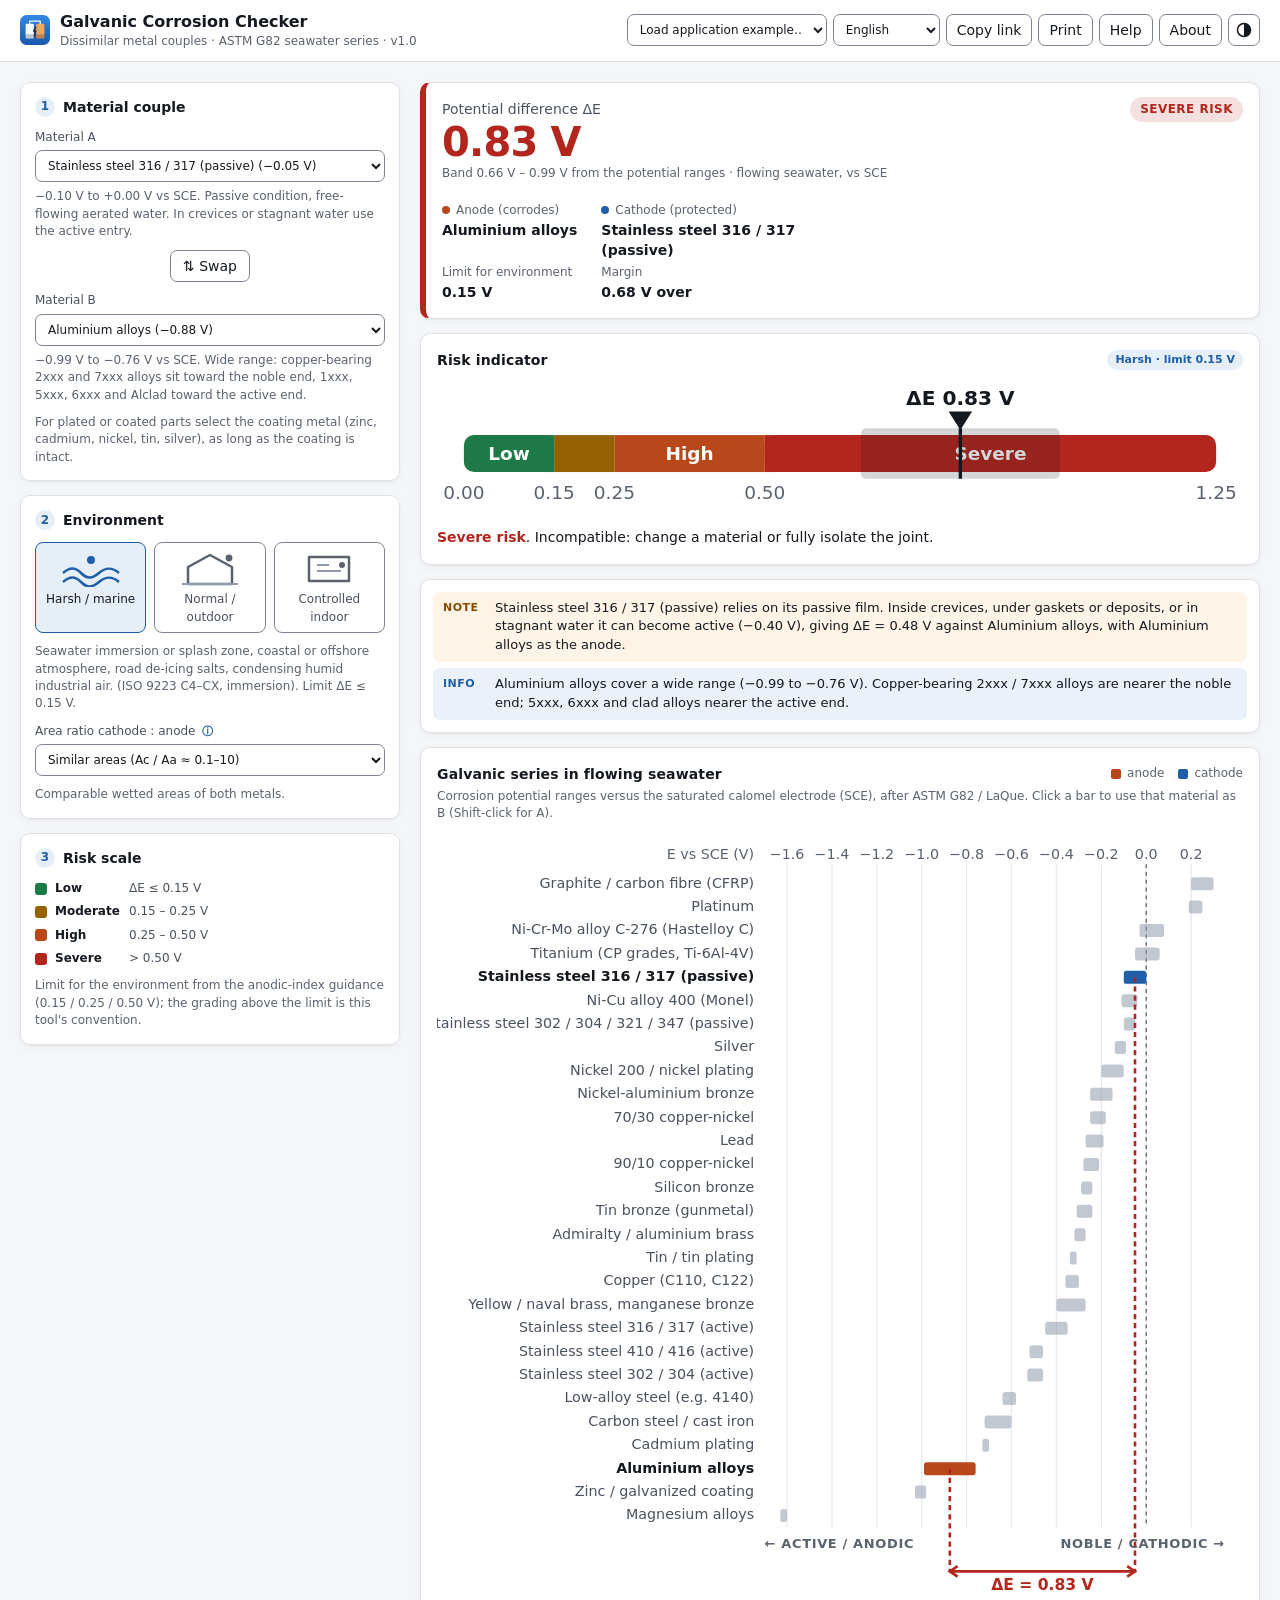
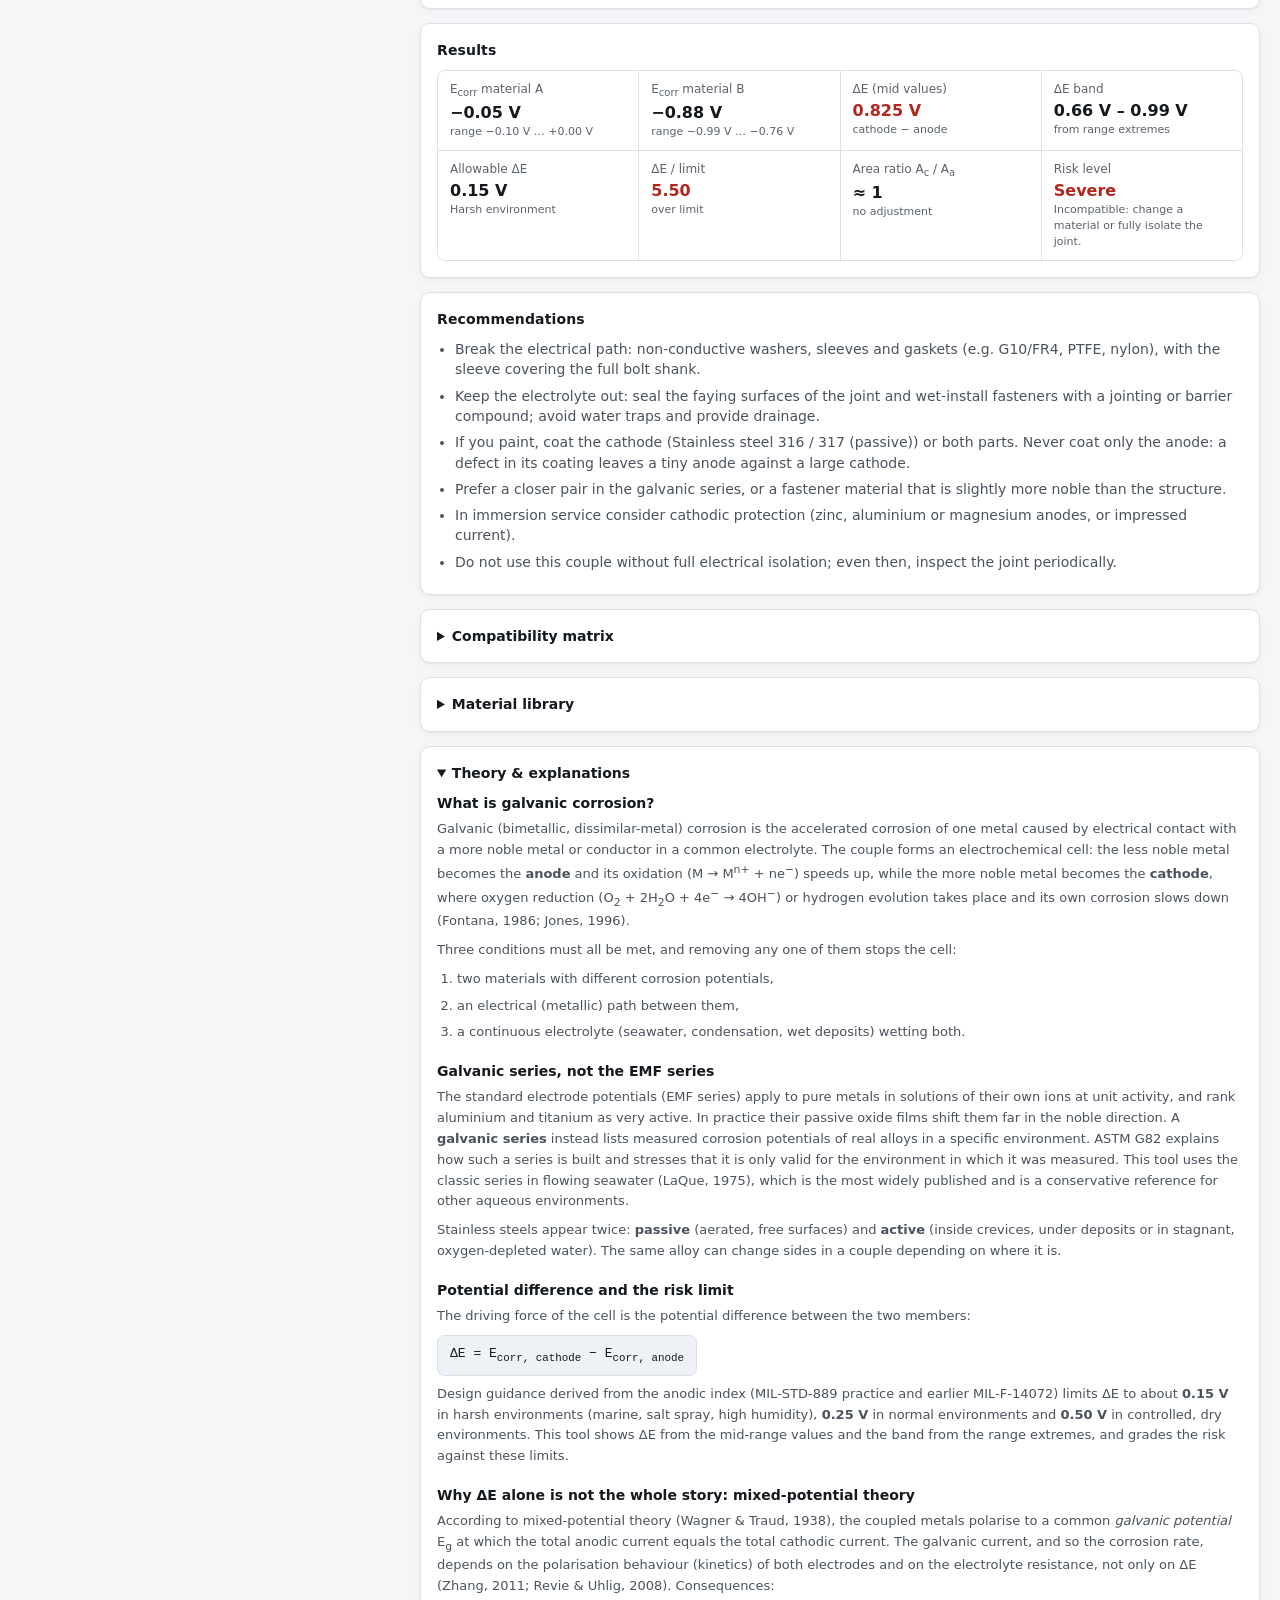
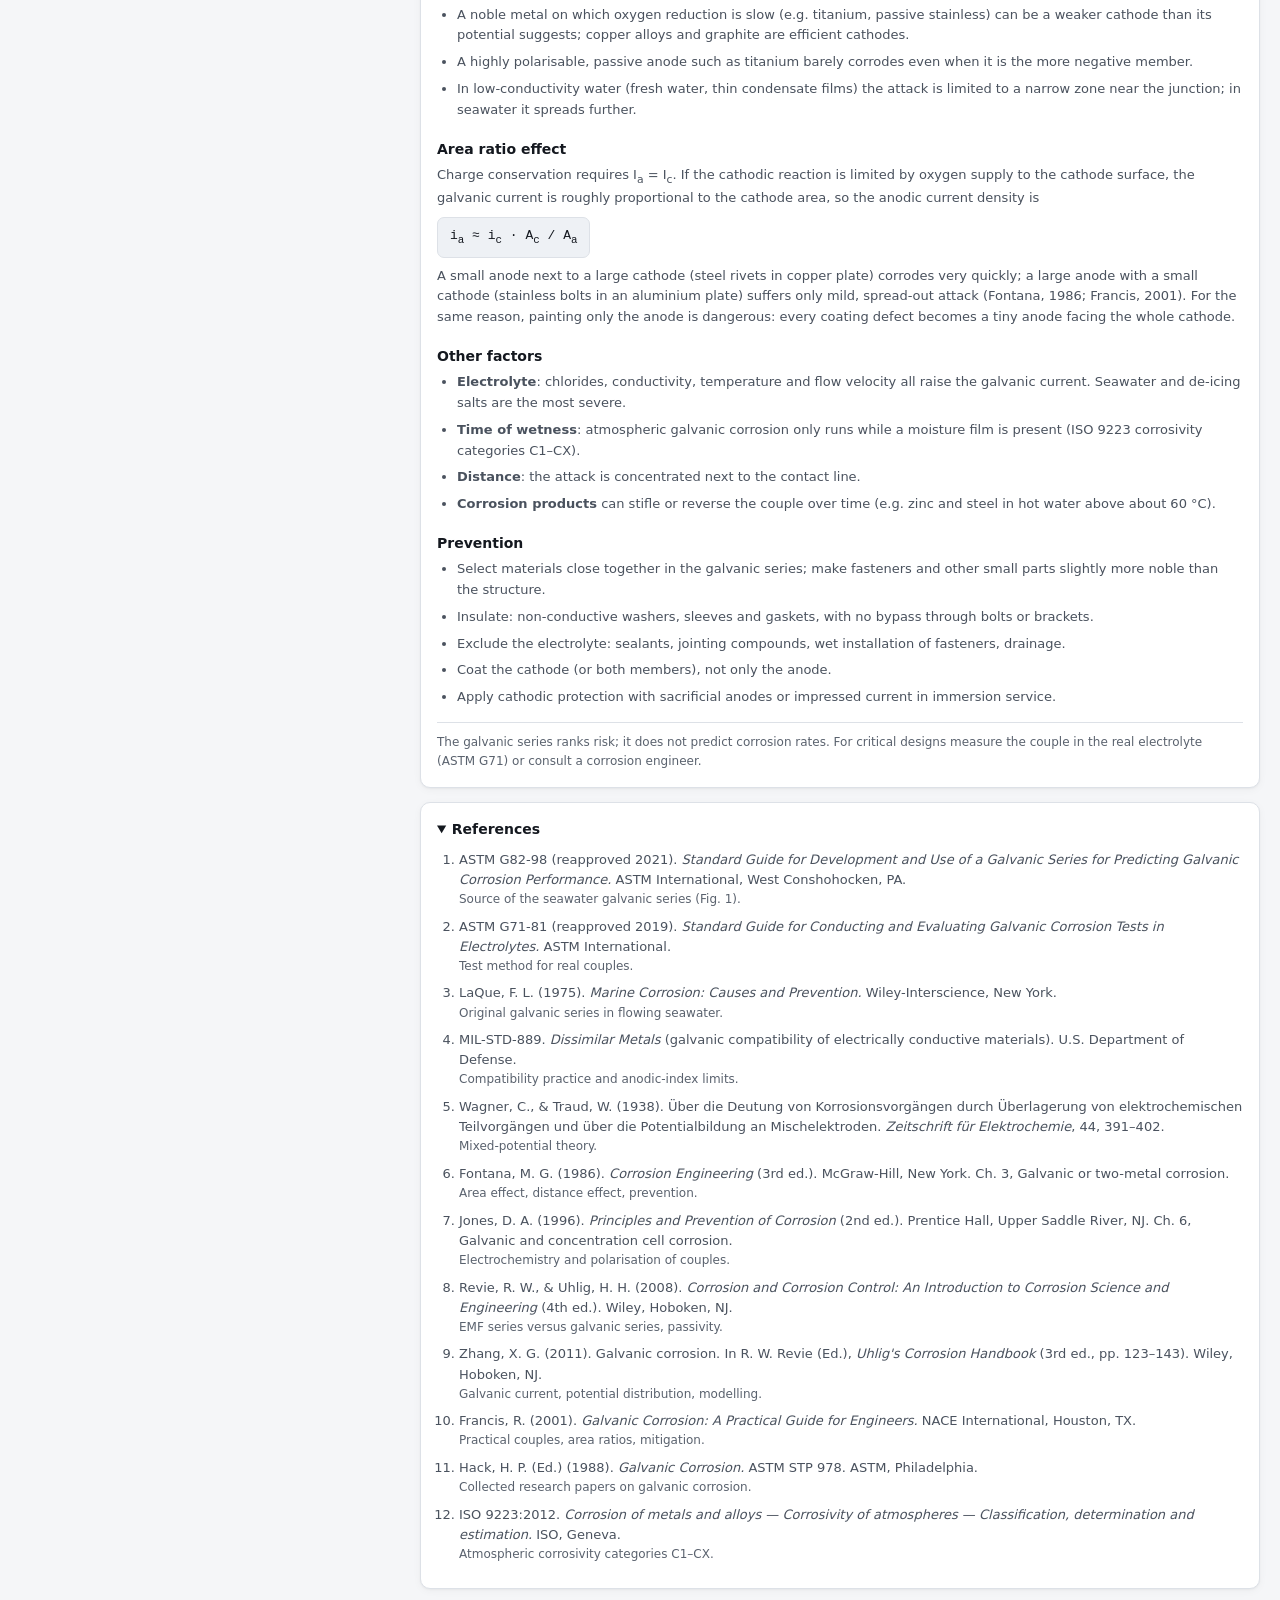
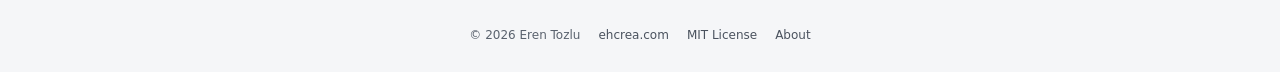
==== commit fbd53f1f: "New app icons: black ehcrea bar, shared blue family look App graphic on top, black bar with white "e" ====
--- a/index.html
+++ b/index.html
@@ -36,7 +36,7 @@
   <link rel="icon" href="icons/favicon.svg" type="image/svg+xml">
   <link rel="icon" href="icons/favicon-32.png" sizes="32x32" type="image/png">
   <link rel="icon" href="icons/favicon-16.png" sizes="16x16" type="image/png">
-  <link rel="apple-touch-icon" href="icons/apple-touch-icon.png" sizes="180x180">
+  <link rel="apple-touch-icon" href="icons/app-icon-180.png" sizes="180x180">
   <link rel="manifest" href="manifest.webmanifest">
   <meta name="apple-mobile-web-app-capable" content="yes">
   <meta name="mobile-web-app-capable" content="yes">
--- a/css/style.css
+++ b/css/style.css
@@ -430,3 +430,22 @@
 .help dt.lvl { color: var(--lvl); }
 .notes-body .about-meta { margin: 14px 0 0; padding-top: 10px; border-top: 1px solid var(--border); color: var(--text-3); font-size: 12px; }
 @media print { .notes[open] .theory, .refs { display: block; } }
+
+/* Phones: every panel stays inside the screen width, in every language
+   (same rules in all ehcrea calculators). Grid and flex children may shrink below their
+   content width, long labels wrap, wide tables scroll inside their own box. */
+.layout > *, .results > *, fieldset, .card, .grid2 > *, .grid3 > *, .grid-cards > *, .layout-picker > *, .stack-legend > * { min-width: 0; }
+.layout-picker button { overflow-wrap: anywhere; }
+input, select, textarea { max-width: 100%; }
+.legend-key { display: inline-flex; flex-wrap: wrap; align-items: center; row-gap: 4px; max-width: 100%; }
+.table-wrap { max-width: 100%; }
+@media (max-width: 640px) {
+  table.data td:first-child { white-space: normal; }
+  /* Field label and unit wrap onto two lines instead of widening the form. */
+  .layout label:not(.check) { display: flex; flex-wrap: wrap; align-items: baseline; }
+  .layout label:not(.check) > input, .layout label:not(.check) > select { flex: 1 0 100%; min-width: 0; }
+}
+
+/* Theme switch: square icon button with the icon exactly centred (same in every ehcrea
+   calculator). ".toolbar .btn" padding must not apply to it, or the 16 px icon is pushed right. */
+.toolbar .btn-icon, #theme { width: 32px; height: 32px; padding: 0; display: inline-grid; place-items: center; }
